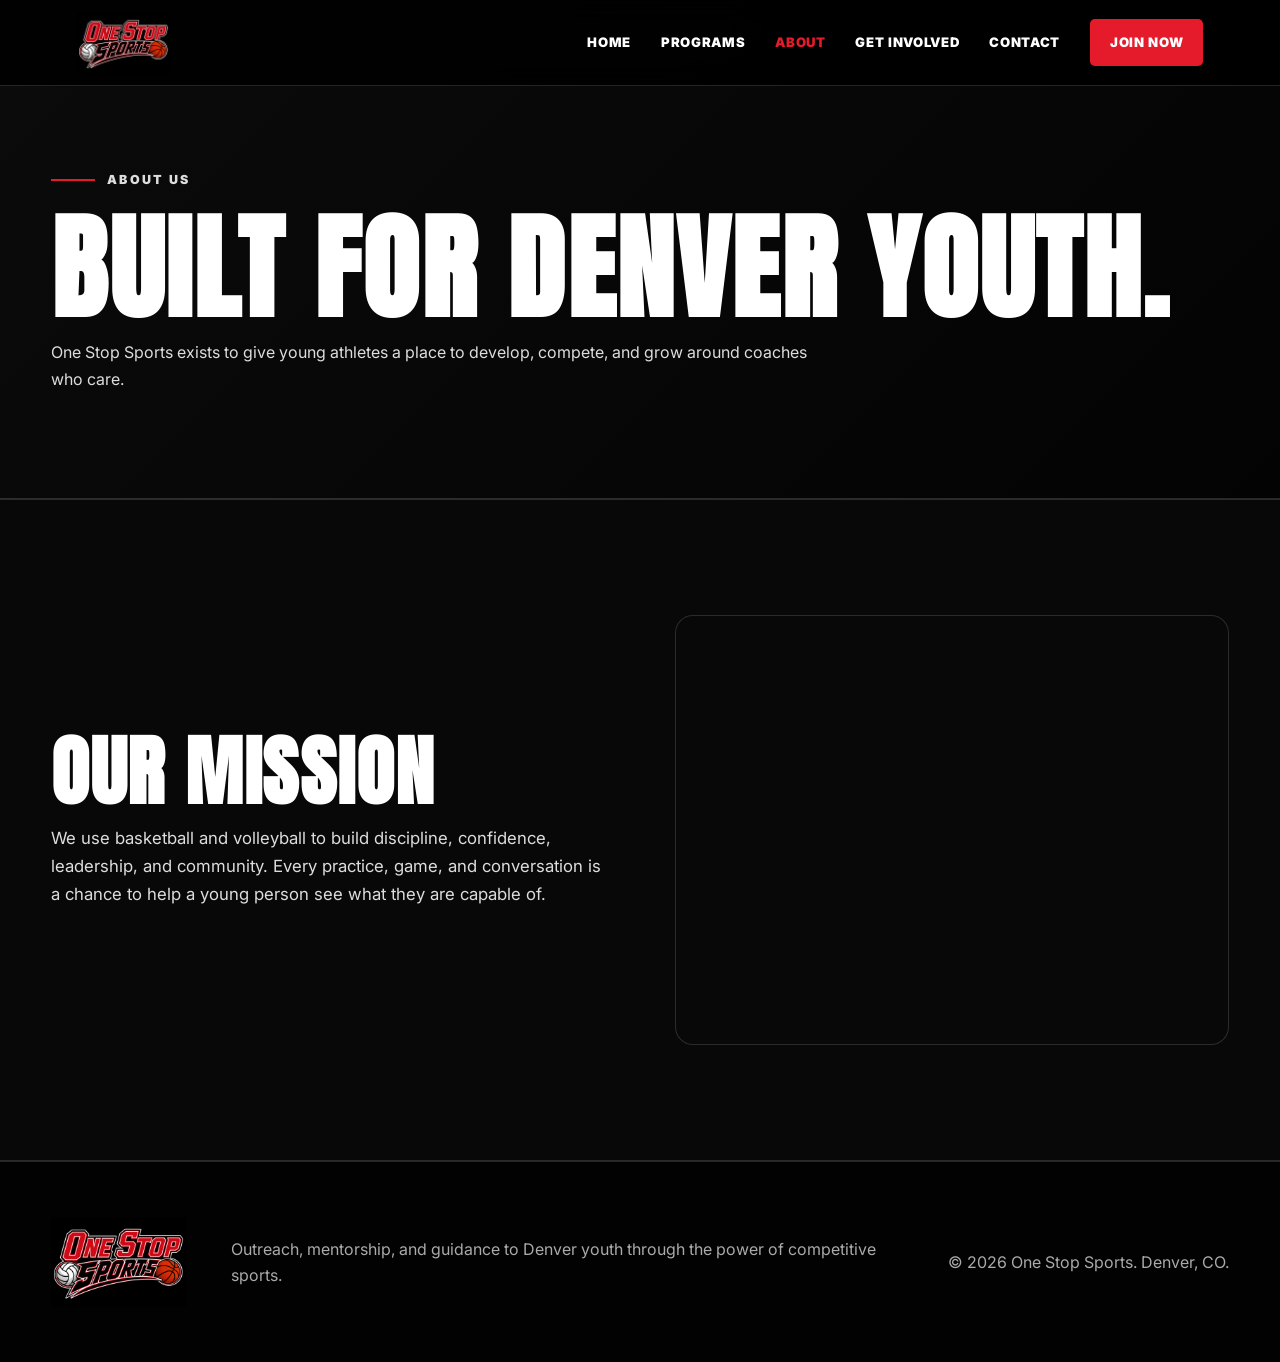
==== about.html @ 50277f52 "Add files via upload Upload new One Stop website" ====
<!doctype html><html lang="en"><head><meta charset="utf-8"><meta name="viewport" content="width=device-width,initial-scale=1"><title>About | One Stop Sports</title><link rel="stylesheet" href="css/styles.css"></head><body>
<header class="header">
  <a class="logo" href="index.html"><img src="assets/logo.png" alt="One Stop Sports logo"></a>
  <button class="menu" aria-label="Open menu">☰</button>
  <nav class="nav"><a class="" href="index.html">Home</a><a class="" href="programs.html">Programs</a><a class="active" href="about.html">About</a><a class="" href="get-involved.html">Get Involved</a><a class="" href="contact.html">Contact</a><a class="join" href="get-involved.html">Join Now</a></nav>
</header>

<main><section class="page-hero"><div class="container"><p class="eyebrow">About Us</p><h1>Built for Denver Youth.</h1><p>One Stop Sports exists to give young athletes a place to develop, compete, and grow around coaches who care.</p></div></section>
<section class="section black-panel"><div class="container split"><div class="reveal"><h2>Our Mission</h2><p>We use basketball and volleyball to build discipline, confidence, leadership, and community. Every practice, game, and conversation is a chance to help a young person see what they are capable of.</p></div><div class="photo reveal"></div></div></section></main>
<footer>
  <div class="container footer-grid">
    <img src="assets/logo.png" alt="One Stop Sports logo">
    <p>Outreach, mentorship, and guidance to Denver youth through the power of competitive sports.</p>
    <p>© 2026 One Stop Sports. Denver, CO.</p>
  </div>
</footer>
<script src="js/main.js"></script>
</body></html>
---- css/styles.css ----
@import url('https://fonts.googleapis.com/css2?family=Anton&family=Inter:wght@400;500;700;800;900&display=swap');

:root{
  --black:#030303;
  --black2:#0b0b0c;
  --panel:#111113;
  --red:#e51b2b;
  --red2:#b80f1c;
  --white:#fff;
  --muted:#c8c8c8;
  --line:rgba(255,255,255,.14);
}
*{box-sizing:border-box}
html{scroll-behavior:smooth}
body{margin:0;background:var(--black);color:var(--white);font-family:Inter,Arial,sans-serif;line-height:1.65}
a{text-decoration:none;color:inherit}
img{max-width:100%;display:block}
.container{width:min(1180px,92%);margin:auto}
.header{position:fixed;top:0;left:0;right:0;z-index:100;height:86px;display:flex;align-items:center;justify-content:space-between;padding:0 6%;background:rgba(0,0,0,.88);border-bottom:1px solid var(--line);backdrop-filter:blur(12px)}
.logo img{height:62px;width:auto}
.nav{display:flex;gap:30px;align-items:center;text-transform:uppercase;font-weight:900;font-size:.82rem;letter-spacing:.05em}
.nav a:hover,.nav a.active{color:var(--red)}
.nav .join{background:var(--red);color:white;padding:13px 20px;border-radius:5px}
.nav .join:hover{background:white;color:black}
.menu{display:none;background:transparent;color:white;border:0;font-size:30px}
.hero{min-height:100vh;position:relative;display:flex;align-items:center;overflow:hidden;background:
linear-gradient(90deg,rgba(0,0,0,.94) 0%,rgba(0,0,0,.72) 42%,rgba(0,0,0,.28) 100%),
url('https://images.unsplash.com/photo-1546519638-68e109498ffc?auto=format&fit=crop&w=2200&q=80') center/cover}
.hero:after{content:"";position:absolute;inset:auto 0 0;height:28%;background:linear-gradient(transparent,#030303)}
.hero-content{position:relative;z-index:1;max-width:850px;padding-top:90px}
.eyebrow{display:flex;align-items:center;gap:12px;color:var(--red);font-weight:900;letter-spacing:.18em;text-transform:uppercase;font-size:.78rem;margin:0 0 22px}
.eyebrow:before{content:"";width:44px;height:2px;background:var(--red)}
h1,h2,h3{font-family:Anton,Impact,sans-serif;text-transform:uppercase;line-height:.96;margin:0;letter-spacing:.02em}
h1{font-size:clamp(4.4rem,9vw,9rem)}
h1 span,h2 span{color:var(--red)}
h2{font-size:clamp(3rem,6vw,5.6rem)}
h3{font-size:2.15rem}
.lead{font-size:1.17rem;color:#eee;max-width:650px;margin:28px 0 34px}
.btns{display:flex;gap:16px;flex-wrap:wrap}
.btn{display:inline-flex;align-items:center;justify-content:center;text-transform:uppercase;font-weight:900;letter-spacing:.04em;padding:16px 24px;border-radius:5px;border:2px solid transparent;min-width:165px;transition:.22s}
.btn.red{background:var(--red);box-shadow:0 18px 42px rgba(229,27,43,.26)}
.btn.red:hover{background:white;color:black;transform:translateY(-3px)}
.btn.dark{border-color:rgba(255,255,255,.45)}
.btn.dark:hover{border-color:var(--red);color:var(--red)}
.stats{padding:70px 0;background:#070707;border-top:1px solid var(--line);border-bottom:1px solid var(--line)}
.stats-grid{display:grid;grid-template-columns:repeat(4,1fr);gap:25px;text-align:center}
.stat strong{display:block;color:var(--red);font-family:Anton;font-size:3.7rem;line-height:1}
.stat span{text-transform:uppercase;letter-spacing:.12em;font-size:.82rem;font-weight:900;color:#ddd}
.section{padding:115px 0}
.section-head{margin-bottom:55px}.section-head p{color:var(--muted);font-size:1.1rem}
.cards{display:grid;grid-template-columns:repeat(2,1fr);gap:30px}
.card{min-height:380px;border-radius:18px;overflow:hidden;position:relative;display:flex;align-items:flex-end;border:1px solid var(--line);background-size:cover;background-position:center;transition:.25s}
.card:hover{transform:translateY(-8px)}
.card:after{content:"";position:absolute;inset:0;background:linear-gradient(180deg,rgba(0,0,0,.15),rgba(0,0,0,.92))}
.card-content{position:relative;z-index:1;padding:38px}
.badge{display:inline-block;background:var(--red);border-radius:5px;padding:7px 14px;font-weight:900;font-size:.78rem;margin-bottom:16px}
.card p{color:#eee}.card a{color:var(--red);font-weight:900;text-transform:uppercase}
.basketball{background-image:url('https://images.unsplash.com/photo-1519861531473-9200262188bf?auto=format&fit=crop&w=1400&q=80')}
.volleyball{background-image:url('https://images.unsplash.com/photo-1612872087720-bb876e2e67d1?auto=format&fit=crop&w=1400&q=80')}
.black-panel{background:#080808;border-top:1px solid var(--line);border-bottom:1px solid var(--line)}
.split{display:grid;grid-template-columns:1fr 1fr;gap:70px;align-items:center}
.split p{color:#ddd;font-size:1.05rem}
.photo{min-height:430px;border-radius:18px;border:1px solid var(--line);background:url('https://images.unsplash.com/photo-1526232761682-d26e03ac148e?auto=format&fit=crop&w=1400&q=80') center/cover}
.grid3{display:grid;grid-template-columns:repeat(3,1fr);gap:22px}
.info{background:linear-gradient(180deg,#121214,#080808);border:1px solid var(--line);border-radius:16px;padding:30px}
.info h3{font-size:1.8rem;color:var(--red)}.info p{color:#d6d6d6}
.cta{text-align:center;padding:125px 0;background:radial-gradient(circle at 50% 50%,rgba(229,27,43,.14),transparent 35%),linear-gradient(135deg,#111,#030303)}
.cta p{max-width:720px;margin:20px auto 36px;color:#ddd;font-size:1.08rem}
.contact-grid{display:grid;grid-template-columns:1.1fr .9fr;gap:42px}
.contact-card{background:#101010;border:1px solid var(--line);border-radius:16px;padding:34px}
.contact-card a{color:var(--red)}
footer{background:#020202;border-top:1px solid var(--line);padding:55px 0;color:#aaa}
.footer-grid{display:grid;grid-template-columns:150px 1fr auto;gap:30px;align-items:center}
footer img{width:135px}
.page-hero{padding:170px 0 90px;background:linear-gradient(135deg,#0b0b0c,#030303);border-bottom:1px solid var(--line)}
.page-hero p{color:#ddd;max-width:760px}
.reveal{opacity:0;transform:translateY(28px);transition:.7s}.reveal.show{opacity:1;transform:none}
@media(max-width:850px){
 .header{height:76px;padding:0 5%}.logo img{height:52px}.menu{display:block}
 .nav{display:none;position:absolute;top:76px;left:0;right:0;background:#050505;border-bottom:1px solid var(--line);padding:24px 6%;flex-direction:column;align-items:flex-start}.nav.open{display:flex}
 h1{font-size:4rem}.hero{min-height:92vh}
 .stats-grid,.cards,.split,.grid3,.contact-grid,.footer-grid{grid-template-columns:1fr}
 .section{padding:82px 0}.footer-grid{text-align:center}footer img{margin:auto}
}
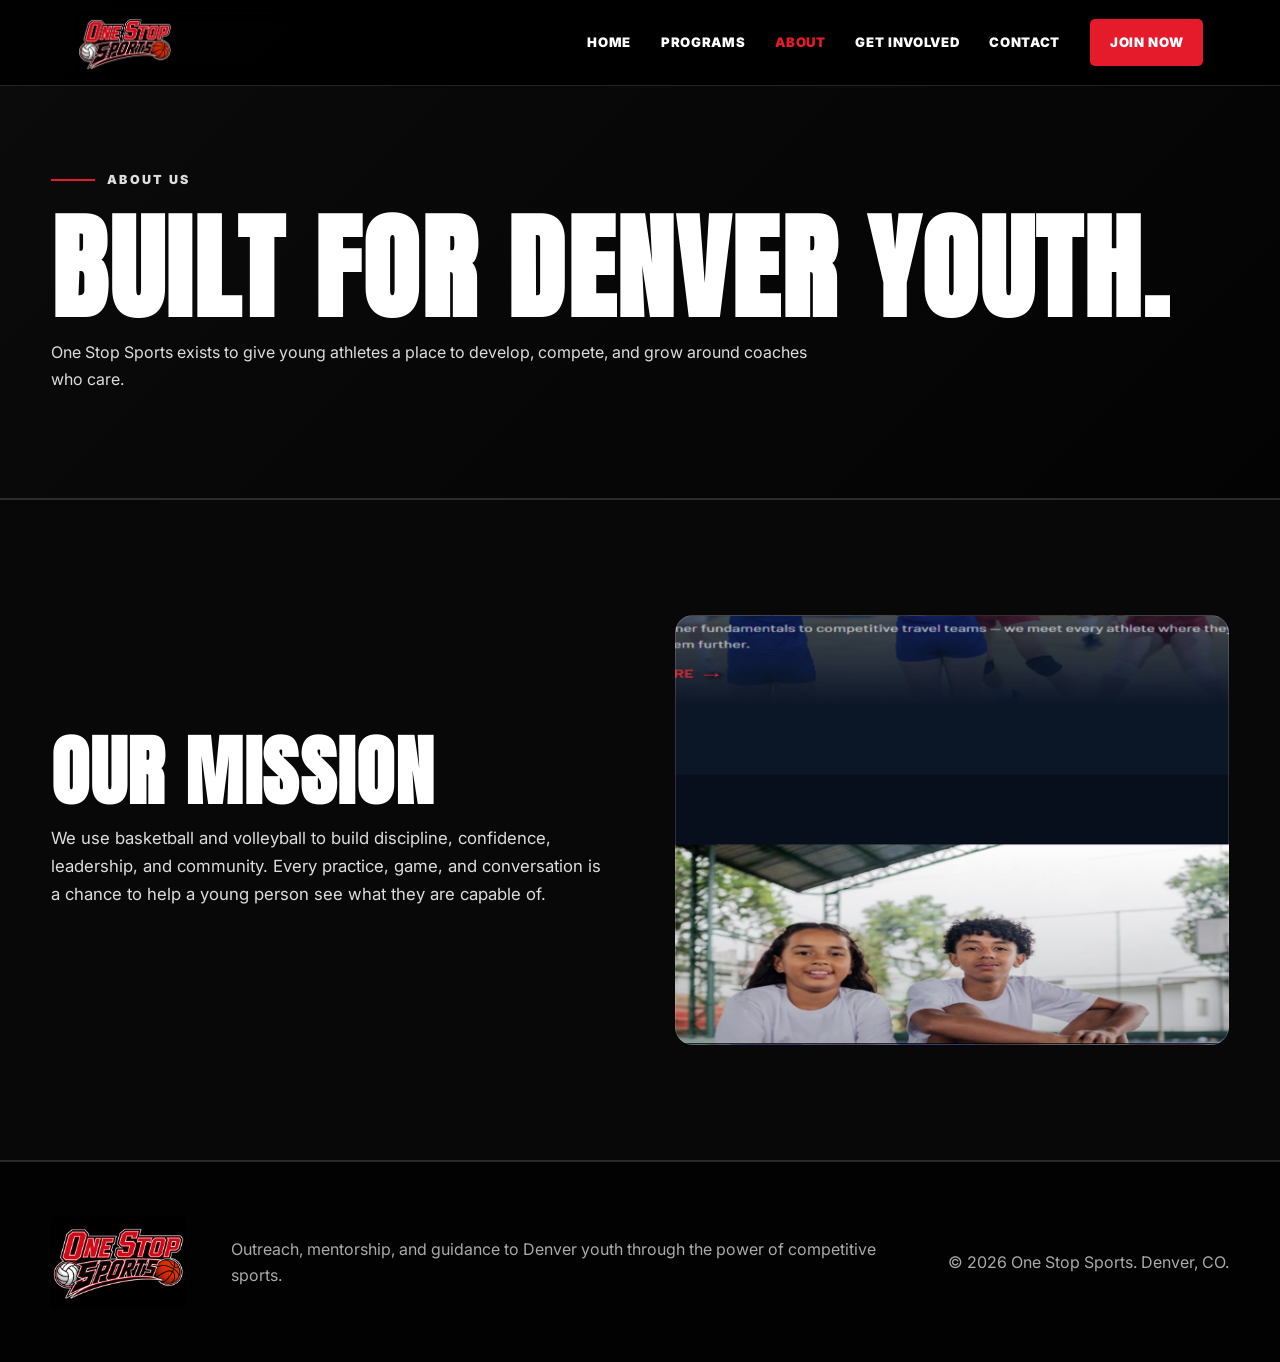
==== commit 6bd8a527: "Add files via upload" ====
--- a/about.html
+++ b/about.html
@@ -1,18 +1,14 @@
-<!doctype html><html lang="en"><head><meta charset="utf-8"><meta name="viewport" content="width=device-width,initial-scale=1"><title>About | One Stop Sports</title><link rel="stylesheet" href="css/styles.css"></head><body>
-<header class="header">
-  <a class="logo" href="index.html"><img src="assets/logo.png" alt="One Stop Sports logo"></a>
+<!doctype html><html lang="en"><head><meta charset="utf-8"><meta name="viewport" content="width=device-width,initial-scale=1"><title>About | One Stop Sports</title><link rel="stylesheet" href="css/styles.css"></head><body><header class="header">
+  <a class="logo" href="index.html"><img src="./assets/logo.png" alt="One Stop Sports logo"></a>
   <button class="menu" aria-label="Open menu">☰</button>
   <nav class="nav"><a class="" href="index.html">Home</a><a class="" href="programs.html">Programs</a><a class="active" href="about.html">About</a><a class="" href="get-involved.html">Get Involved</a><a class="" href="contact.html">Contact</a><a class="join" href="get-involved.html">Join Now</a></nav>
 </header>
-
 <main><section class="page-hero"><div class="container"><p class="eyebrow">About Us</p><h1>Built for Denver Youth.</h1><p>One Stop Sports exists to give young athletes a place to develop, compete, and grow around coaches who care.</p></div></section>
-<section class="section black-panel"><div class="container split"><div class="reveal"><h2>Our Mission</h2><p>We use basketball and volleyball to build discipline, confidence, leadership, and community. Every practice, game, and conversation is a chance to help a young person see what they are capable of.</p></div><div class="photo reveal"></div></div></section></main>
-<footer>
+<section class="section black-panel"><div class="container split"><div class="reveal"><h2>Our Mission</h2><p>We use basketball and volleyball to build discipline, confidence, leadership, and community. Every practice, game, and conversation is a chance to help a young person see what they are capable of.</p></div><div class="photo reveal"></div></div></section></main><footer>
   <div class="container footer-grid">
-    <img src="assets/logo.png" alt="One Stop Sports logo">
+    <img src="./assets/logo.png" alt="One Stop Sports logo">
     <p>Outreach, mentorship, and guidance to Denver youth through the power of competitive sports.</p>
     <p>© 2026 One Stop Sports. Denver, CO.</p>
   </div>
 </footer>
-<script src="js/main.js"></script>
-</body></html>+<script src="js/main.js"></script></body></html>
--- a/css/styles.css
+++ b/css/styles.css
@@ -3,12 +3,10 @@
 
 :root{
   --black:#030303;
-  --black2:#0b0b0c;
-  --panel:#111113;
+  --panel:#0b0b0c;
   --red:#e51b2b;
-  --red2:#b80f1c;
-  --white:#fff;
-  --muted:#c8c8c8;
+  --white:#ffffff;
+  --muted:#cfcfcf;
   --line:rgba(255,255,255,.14);
 }
 *{box-sizing:border-box}
@@ -17,17 +15,17 @@
 a{text-decoration:none;color:inherit}
 img{max-width:100%;display:block}
 .container{width:min(1180px,92%);margin:auto}
-.header{position:fixed;top:0;left:0;right:0;z-index:100;height:86px;display:flex;align-items:center;justify-content:space-between;padding:0 6%;background:rgba(0,0,0,.88);border-bottom:1px solid var(--line);backdrop-filter:blur(12px)}
-.logo img{height:62px;width:auto}
+.header{position:fixed;top:0;left:0;right:0;z-index:100;height:86px;display:flex;align-items:center;justify-content:space-between;padding:0 6%;background:rgba(0,0,0,.9);border-bottom:1px solid var(--line);backdrop-filter:blur(12px)}
+.logo img{height:64px;width:auto;object-fit:contain}
 .nav{display:flex;gap:30px;align-items:center;text-transform:uppercase;font-weight:900;font-size:.82rem;letter-spacing:.05em}
 .nav a:hover,.nav a.active{color:var(--red)}
-.nav .join{background:var(--red);color:white;padding:13px 20px;border-radius:5px}
-.nav .join:hover{background:white;color:black}
-.menu{display:none;background:transparent;color:white;border:0;font-size:30px}
+.nav .join{background:var(--red);padding:13px 20px;border-radius:5px;color:#fff}
+.nav .join:hover{background:#fff;color:#000}
+.menu{display:none;background:transparent;color:#fff;border:0;font-size:30px}
 .hero{min-height:100vh;position:relative;display:flex;align-items:center;overflow:hidden;background:
-linear-gradient(90deg,rgba(0,0,0,.94) 0%,rgba(0,0,0,.72) 42%,rgba(0,0,0,.28) 100%),
-url('https://images.unsplash.com/photo-1546519638-68e109498ffc?auto=format&fit=crop&w=2200&q=80') center/cover}
-.hero:after{content:"";position:absolute;inset:auto 0 0;height:28%;background:linear-gradient(transparent,#030303)}
+linear-gradient(90deg,rgba(0,0,0,.96) 0%,rgba(0,0,0,.75) 40%,rgba(0,0,0,.35) 100%),
+url('../assets/hero.jpg') center/cover}
+.hero:after{content:"";position:absolute;left:0;right:0;bottom:0;height:28%;background:linear-gradient(transparent,#030303)}
 .hero-content{position:relative;z-index:1;max-width:850px;padding-top:90px}
 .eyebrow{display:flex;align-items:center;gap:12px;color:var(--red);font-weight:900;letter-spacing:.18em;text-transform:uppercase;font-size:.78rem;margin:0 0 22px}
 .eyebrow:before{content:"";width:44px;height:2px;background:var(--red)}
@@ -52,16 +50,16 @@
 .cards{display:grid;grid-template-columns:repeat(2,1fr);gap:30px}
 .card{min-height:380px;border-radius:18px;overflow:hidden;position:relative;display:flex;align-items:flex-end;border:1px solid var(--line);background-size:cover;background-position:center;transition:.25s}
 .card:hover{transform:translateY(-8px)}
-.card:after{content:"";position:absolute;inset:0;background:linear-gradient(180deg,rgba(0,0,0,.15),rgba(0,0,0,.92))}
+.card:after{content:"";position:absolute;inset:0;background:linear-gradient(180deg,rgba(0,0,0,.08),rgba(0,0,0,.9))}
 .card-content{position:relative;z-index:1;padding:38px}
 .badge{display:inline-block;background:var(--red);border-radius:5px;padding:7px 14px;font-weight:900;font-size:.78rem;margin-bottom:16px}
 .card p{color:#eee}.card a{color:var(--red);font-weight:900;text-transform:uppercase}
-.basketball{background-image:url('https://images.unsplash.com/photo-1519861531473-9200262188bf?auto=format&fit=crop&w=1400&q=80')}
-.volleyball{background-image:url('https://images.unsplash.com/photo-1612872087720-bb876e2e67d1?auto=format&fit=crop&w=1400&q=80')}
+.basketball{background-image:url('../assets/basketball.jpg')}
+.volleyball{background-image:url('../assets/volleyball.jpg')}
 .black-panel{background:#080808;border-top:1px solid var(--line);border-bottom:1px solid var(--line)}
 .split{display:grid;grid-template-columns:1fr 1fr;gap:70px;align-items:center}
 .split p{color:#ddd;font-size:1.05rem}
-.photo{min-height:430px;border-radius:18px;border:1px solid var(--line);background:url('https://images.unsplash.com/photo-1526232761682-d26e03ac148e?auto=format&fit=crop&w=1400&q=80') center/cover}
+.photo{min-height:430px;border-radius:18px;border:1px solid var(--line);background:url('../assets/about.jpg') center/cover}
 .grid3{display:grid;grid-template-columns:repeat(3,1fr);gap:22px}
 .info{background:linear-gradient(180deg,#121214,#080808);border:1px solid var(--line);border-radius:16px;padding:30px}
 .info h3{font-size:1.8rem;color:var(--red)}.info p{color:#d6d6d6}
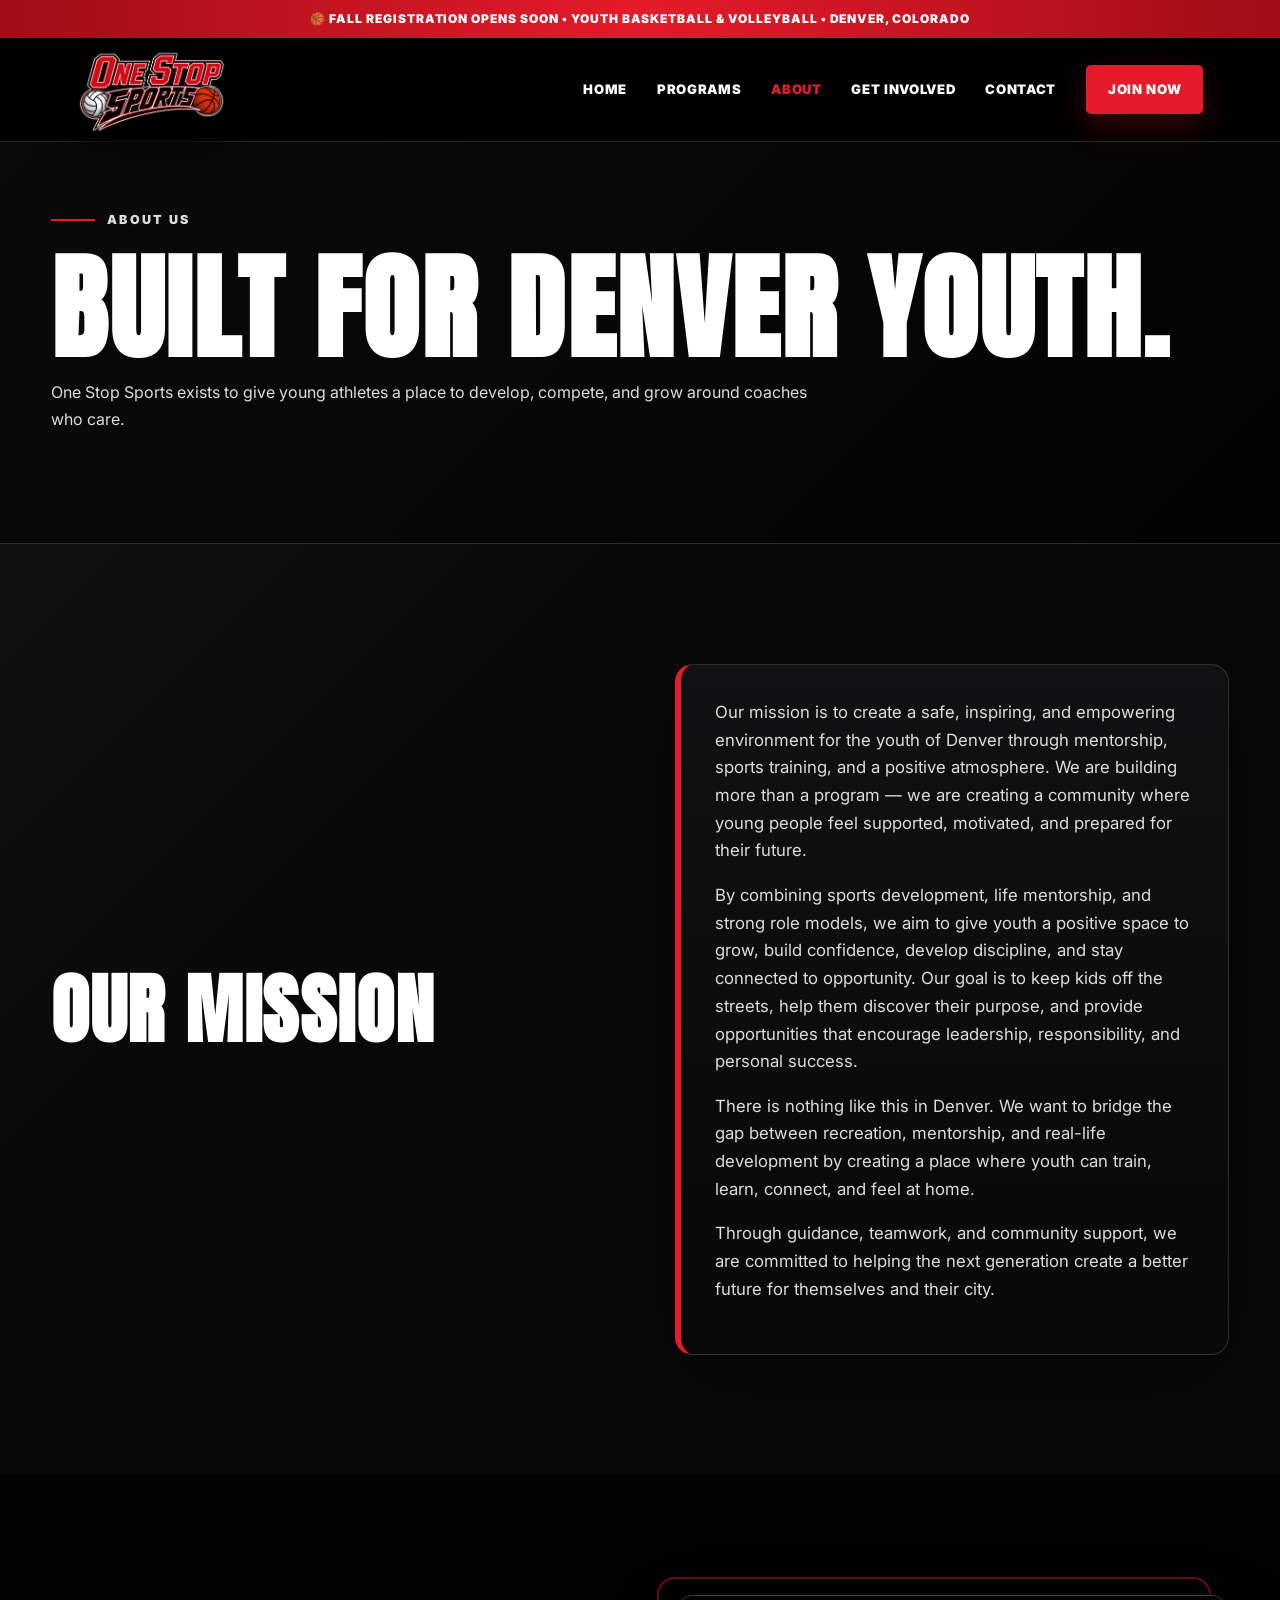
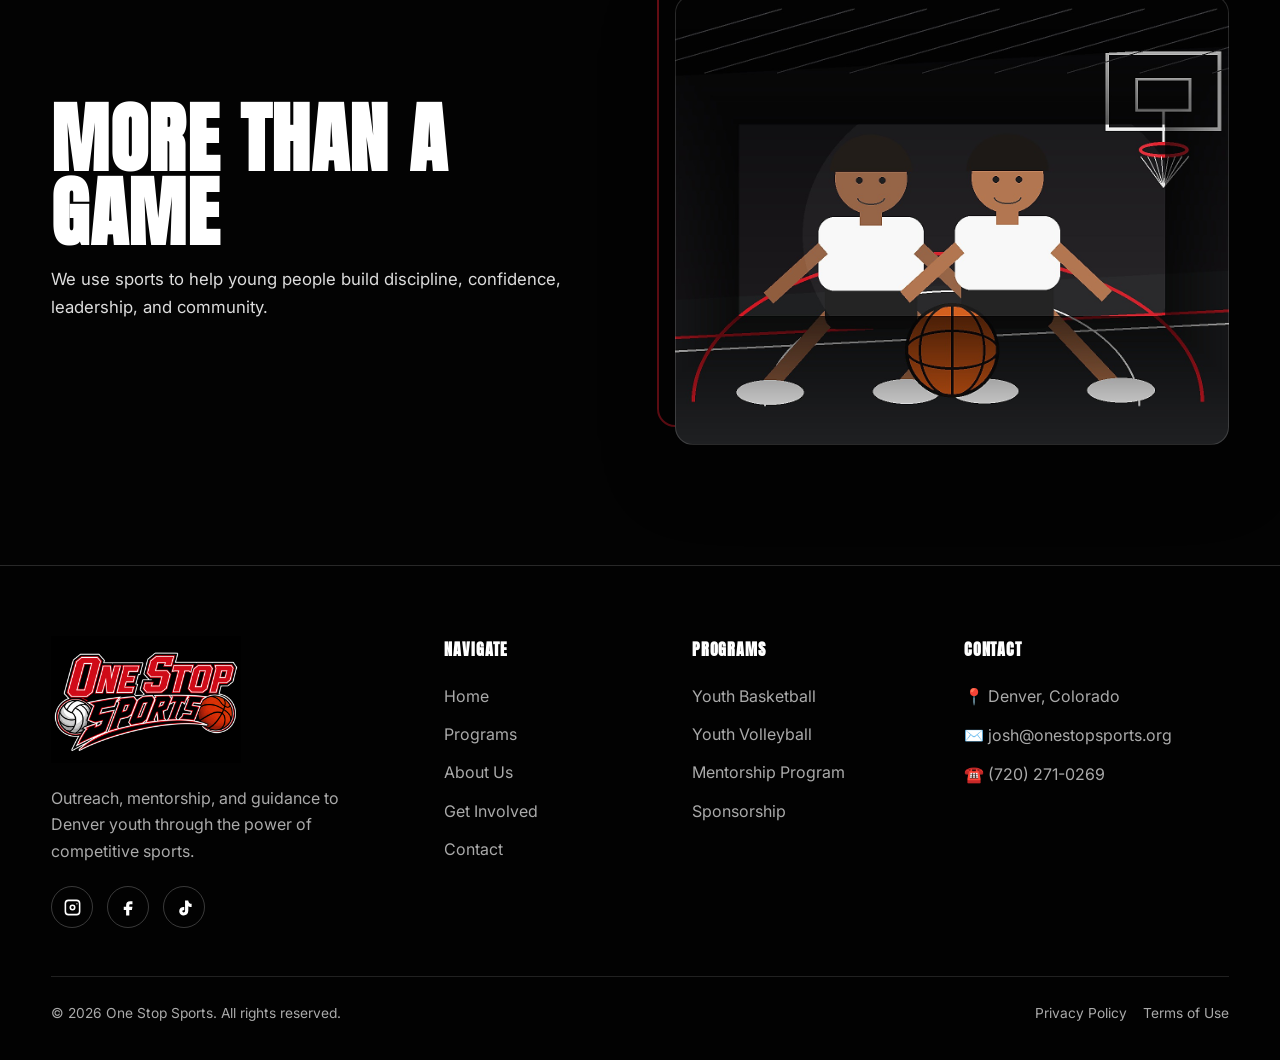
==== commit 7d8856ba: "Add files via upload" ====
--- a/about.html
+++ b/about.html
@@ -1,14 +1,2 @@
-<!doctype html><html lang="en"><head><meta charset="utf-8"><meta name="viewport" content="width=device-width,initial-scale=1"><title>About | One Stop Sports</title><link rel="stylesheet" href="css/styles.css"></head><body><header class="header">
-  <a class="logo" href="index.html"><img src="./assets/logo.png" alt="One Stop Sports logo"></a>
-  <button class="menu" aria-label="Open menu">☰</button>
-  <nav class="nav"><a class="" href="index.html">Home</a><a class="" href="programs.html">Programs</a><a class="active" href="about.html">About</a><a class="" href="get-involved.html">Get Involved</a><a class="" href="contact.html">Contact</a><a class="join" href="get-involved.html">Join Now</a></nav>
-</header>
-<main><section class="page-hero"><div class="container"><p class="eyebrow">About Us</p><h1>Built for Denver Youth.</h1><p>One Stop Sports exists to give young athletes a place to develop, compete, and grow around coaches who care.</p></div></section>
-<section class="section black-panel"><div class="container split"><div class="reveal"><h2>Our Mission</h2><p>We use basketball and volleyball to build discipline, confidence, leadership, and community. Every practice, game, and conversation is a chance to help a young person see what they are capable of.</p></div><div class="photo reveal"></div></div></section></main><footer>
-  <div class="container footer-grid">
-    <img src="./assets/logo.png" alt="One Stop Sports logo">
-    <p>Outreach, mentorship, and guidance to Denver youth through the power of competitive sports.</p>
-    <p>© 2026 One Stop Sports. Denver, CO.</p>
-  </div>
-</footer>
-<script src="js/main.js"></script></body></html>+<!doctype html><html lang="en"><head><meta charset="utf-8"><meta name="viewport" content="width=device-width,initial-scale=1"><title>About | One Stop Sports</title><link rel="stylesheet" href="css/styles.css"></head><body><div class="announce">🏀 Fall registration opens soon • Youth basketball & volleyball • Denver, Colorado</div>
+<header class="header"><a class="logo" href="index.html"><img src="./assets/logo.png" alt="One Stop Sports logo"></a><button class="menu" aria-label="Open menu">☰</button><nav class="nav"><a class="" href="index.html">Home</a><a class="" href="programs.html">Programs</a><a class="active" href="about.html">About</a><a class="" href="get-involved.html">Get Involved</a><a class="" href="contact.html">Contact</a><a class="join" href="get-involved.html">Join Now</a></nav></header><main><section class="page-hero"><div class="container"><p class="eyebrow">About Us</p><h1>Built for Denver Youth.</h1><p>One Stop Sports exists to give young athletes a place to develop, compete, and grow around coaches who care.</p></div></section><section class="section alt"><div class="container split"><div class="reveal"><h2>Our Mission</h2></div><div class="mission-box reveal"><p>Our mission is to create a safe, inspiring, and empowering environment for the youth of Denver through mentorship, sports training, and a positive atmosphere. We are building more than a program — we are creating a community where young people feel supported, motivated, and prepared for their future.</p><p>By combining sports development, life mentorship, and strong role models, we aim to give youth a positive space to grow, build confidence, develop discipline, and stay connected to opportunity. Our goal is to keep kids off the streets, help them discover their purpose, and provide opportunities that encourage leadership, responsibility, and personal success.</p><p>There is nothing like this in Denver. We want to bridge the gap between recreation, mentorship, and real-life development by creating a place where youth can train, learn, connect, and feel at home.</p><p>Through guidance, teamwork, and community support, we are committed to helping the next generation create a better future for themselves and their city.</p></div></div></section><section class="section"><div class="container split"><div class="reveal"><h2>More Than A Game</h2><p>We use sports to help young people build discipline, confidence, leadership, and community.</p></div><div class="photo-wrap reveal"><div class="photo"></div></div></div></section></main><footer><div class="container"><div class="footer-top"><div><img class="footer-logo" src="./assets/logo.png" alt="One Stop Sports logo"><p>Outreach, mentorship, and guidance to Denver youth through the power of competitive sports.</p><div class="socials"><a href="#" aria-label="Instagram"><svg viewBox="0 0 24 24"><path d="M7 2h10a5 5 0 0 1 5 5v10a5 5 0 0 1-5 5H7a5 5 0 0 1-5-5V7a5 5 0 0 1 5-5zm0 2a3 3 0 0 0-3 3v10a3 3 0 0 0 3 3h10a3 3 0 0 0 3-3V7a3 3 0 0 0-3-3H7zm5 4.2A3.8 3.8 0 1 1 12 15.8 3.8 3.8 0 0 1 12 8.2zm0 2A1.8 1.8 0 1 0 12 13.8 1.8 1.8 0 0 0 12 10.2zM17.6 6.5a.9.9 0 1 1-.9.9.9.9 0 0 1 .9-.9z"/></svg></a><a href="#" aria-label="Facebook"><svg viewBox="0 0 24 24"><path d="M14 8h3V4h-3c-3.3 0-5 2-5 5v2H6v4h3v7h4v-7h3.3l.7-4h-4V9c0-.7.3-1 1-1z"/></svg></a><a href="#" aria-label="TikTok"><svg viewBox="0 0 24 24"><path d="M16.7 3c.4 2.6 1.9 4.1 4.3 4.4v4.1a8.6 8.6 0 0 1-4.2-1.1v5.8c0 3.7-2.5 5.8-5.8 5.8-3.1 0-5.7-2.1-5.7-5.3 0-3.6 3-5.6 6.4-5.2v4.1c-1.3-.4-2.4.2-2.4 1.2 0 .9.7 1.4 1.6 1.4 1 0 1.8-.5 1.8-2.1V3h4z"/></svg></a></div></div><div><h4 class="footer-title">Navigate</h4><div class="footer-links"><a href="index.html">Home</a><a href="programs.html">Programs</a><a href="about.html">About Us</a><a href="get-involved.html">Get Involved</a><a href="contact.html">Contact</a></div></div><div><h4 class="footer-title">Programs</h4><div class="footer-links"><a href="programs.html">Youth Basketball</a><a href="programs.html">Youth Volleyball</a><a href="programs.html">Mentorship Program</a><a href="get-involved.html">Sponsorship</a></div></div><div class="footer-contact"><h4 class="footer-title">Contact</h4><p>📍 Denver, Colorado</p><p>✉️ <a href="mailto:josh@onestopsports.org">josh@onestopsports.org</a></p><p>☎️ <a href="tel:7202710269">(720) 271-0269</a></p></div></div><div class="footer-bottom"><span>© 2026 One Stop Sports. All rights reserved.</span><span>Privacy Policy &nbsp;&nbsp; Terms of Use</span></div></div></footer><script src="js/main.js"></script></body></html>
--- a/css/styles.css
+++ b/css/styles.css
@@ -1,83 +1,21 @@
 
 @import url('https://fonts.googleapis.com/css2?family=Anton&family=Inter:wght@400;500;700;800;900&display=swap');
-
-:root{
-  --black:#030303;
-  --panel:#0b0b0c;
-  --red:#e51b2b;
-  --white:#ffffff;
-  --muted:#cfcfcf;
-  --line:rgba(255,255,255,.14);
-}
-*{box-sizing:border-box}
-html{scroll-behavior:smooth}
-body{margin:0;background:var(--black);color:var(--white);font-family:Inter,Arial,sans-serif;line-height:1.65}
-a{text-decoration:none;color:inherit}
-img{max-width:100%;display:block}
-.container{width:min(1180px,92%);margin:auto}
-.header{position:fixed;top:0;left:0;right:0;z-index:100;height:86px;display:flex;align-items:center;justify-content:space-between;padding:0 6%;background:rgba(0,0,0,.9);border-bottom:1px solid var(--line);backdrop-filter:blur(12px)}
-.logo img{height:64px;width:auto;object-fit:contain}
-.nav{display:flex;gap:30px;align-items:center;text-transform:uppercase;font-weight:900;font-size:.82rem;letter-spacing:.05em}
-.nav a:hover,.nav a.active{color:var(--red)}
-.nav .join{background:var(--red);padding:13px 20px;border-radius:5px;color:#fff}
-.nav .join:hover{background:#fff;color:#000}
-.menu{display:none;background:transparent;color:#fff;border:0;font-size:30px}
-.hero{min-height:100vh;position:relative;display:flex;align-items:center;overflow:hidden;background:
-linear-gradient(90deg,rgba(0,0,0,.96) 0%,rgba(0,0,0,.75) 40%,rgba(0,0,0,.35) 100%),
-url('../assets/hero.jpg') center/cover}
-.hero:after{content:"";position:absolute;left:0;right:0;bottom:0;height:28%;background:linear-gradient(transparent,#030303)}
-.hero-content{position:relative;z-index:1;max-width:850px;padding-top:90px}
-.eyebrow{display:flex;align-items:center;gap:12px;color:var(--red);font-weight:900;letter-spacing:.18em;text-transform:uppercase;font-size:.78rem;margin:0 0 22px}
-.eyebrow:before{content:"";width:44px;height:2px;background:var(--red)}
-h1,h2,h3{font-family:Anton,Impact,sans-serif;text-transform:uppercase;line-height:.96;margin:0;letter-spacing:.02em}
-h1{font-size:clamp(4.4rem,9vw,9rem)}
-h1 span,h2 span{color:var(--red)}
-h2{font-size:clamp(3rem,6vw,5.6rem)}
-h3{font-size:2.15rem}
-.lead{font-size:1.17rem;color:#eee;max-width:650px;margin:28px 0 34px}
-.btns{display:flex;gap:16px;flex-wrap:wrap}
-.btn{display:inline-flex;align-items:center;justify-content:center;text-transform:uppercase;font-weight:900;letter-spacing:.04em;padding:16px 24px;border-radius:5px;border:2px solid transparent;min-width:165px;transition:.22s}
-.btn.red{background:var(--red);box-shadow:0 18px 42px rgba(229,27,43,.26)}
-.btn.red:hover{background:white;color:black;transform:translateY(-3px)}
-.btn.dark{border-color:rgba(255,255,255,.45)}
-.btn.dark:hover{border-color:var(--red);color:var(--red)}
-.stats{padding:70px 0;background:#070707;border-top:1px solid var(--line);border-bottom:1px solid var(--line)}
-.stats-grid{display:grid;grid-template-columns:repeat(4,1fr);gap:25px;text-align:center}
-.stat strong{display:block;color:var(--red);font-family:Anton;font-size:3.7rem;line-height:1}
-.stat span{text-transform:uppercase;letter-spacing:.12em;font-size:.82rem;font-weight:900;color:#ddd}
-.section{padding:115px 0}
-.section-head{margin-bottom:55px}.section-head p{color:var(--muted);font-size:1.1rem}
-.cards{display:grid;grid-template-columns:repeat(2,1fr);gap:30px}
-.card{min-height:380px;border-radius:18px;overflow:hidden;position:relative;display:flex;align-items:flex-end;border:1px solid var(--line);background-size:cover;background-position:center;transition:.25s}
-.card:hover{transform:translateY(-8px)}
-.card:after{content:"";position:absolute;inset:0;background:linear-gradient(180deg,rgba(0,0,0,.08),rgba(0,0,0,.9))}
-.card-content{position:relative;z-index:1;padding:38px}
-.badge{display:inline-block;background:var(--red);border-radius:5px;padding:7px 14px;font-weight:900;font-size:.78rem;margin-bottom:16px}
-.card p{color:#eee}.card a{color:var(--red);font-weight:900;text-transform:uppercase}
-.basketball{background-image:url('../assets/basketball.jpg')}
-.volleyball{background-image:url('../assets/volleyball.jpg')}
-.black-panel{background:#080808;border-top:1px solid var(--line);border-bottom:1px solid var(--line)}
-.split{display:grid;grid-template-columns:1fr 1fr;gap:70px;align-items:center}
-.split p{color:#ddd;font-size:1.05rem}
-.photo{min-height:430px;border-radius:18px;border:1px solid var(--line);background:url('../assets/about.jpg') center/cover}
-.grid3{display:grid;grid-template-columns:repeat(3,1fr);gap:22px}
-.info{background:linear-gradient(180deg,#121214,#080808);border:1px solid var(--line);border-radius:16px;padding:30px}
-.info h3{font-size:1.8rem;color:var(--red)}.info p{color:#d6d6d6}
-.cta{text-align:center;padding:125px 0;background:radial-gradient(circle at 50% 50%,rgba(229,27,43,.14),transparent 35%),linear-gradient(135deg,#111,#030303)}
-.cta p{max-width:720px;margin:20px auto 36px;color:#ddd;font-size:1.08rem}
-.contact-grid{display:grid;grid-template-columns:1.1fr .9fr;gap:42px}
-.contact-card{background:#101010;border:1px solid var(--line);border-radius:16px;padding:34px}
-.contact-card a{color:var(--red)}
-footer{background:#020202;border-top:1px solid var(--line);padding:55px 0;color:#aaa}
-.footer-grid{display:grid;grid-template-columns:150px 1fr auto;gap:30px;align-items:center}
-footer img{width:135px}
-.page-hero{padding:170px 0 90px;background:linear-gradient(135deg,#0b0b0c,#030303);border-bottom:1px solid var(--line)}
-.page-hero p{color:#ddd;max-width:760px}
-.reveal{opacity:0;transform:translateY(28px);transition:.7s}.reveal.show{opacity:1;transform:none}
-@media(max-width:850px){
- .header{height:76px;padding:0 5%}.logo img{height:52px}.menu{display:block}
- .nav{display:none;position:absolute;top:76px;left:0;right:0;background:#050505;border-bottom:1px solid var(--line);padding:24px 6%;flex-direction:column;align-items:flex-start}.nav.open{display:flex}
- h1{font-size:4rem}.hero{min-height:92vh}
- .stats-grid,.cards,.split,.grid3,.contact-grid,.footer-grid{grid-template-columns:1fr}
- .section{padding:82px 0}.footer-grid{text-align:center}footer img{margin:auto}
-}
+:root{--black:#030303;--deep:#070707;--panel:#101011;--red:#e51b2b;--red-dark:#9f0d17;--white:#fff;--muted:#cfcfcf;--line:rgba(255,255,255,.15)}
+*{box-sizing:border-box}html{scroll-behavior:smooth}body{margin:0;background:var(--black);color:var(--white);font-family:Inter,Arial,sans-serif;line-height:1.65}a{text-decoration:none;color:inherit}img{max-width:100%;display:block}.container{width:min(1180px,92%);margin:auto}
+.announce{position:fixed;top:0;left:0;right:0;z-index:120;height:38px;background:linear-gradient(90deg,var(--red-dark),var(--red),var(--red-dark));color:#fff;display:flex;align-items:center;justify-content:center;font-weight:900;text-transform:uppercase;font-size:.75rem;letter-spacing:.08em}
+.header{position:fixed;top:38px;left:0;right:0;z-index:100;min-height:104px;display:flex;align-items:center;justify-content:space-between;padding:0 6%;background:rgba(0,0,0,.90);border-bottom:1px solid var(--line);backdrop-filter:blur(14px)}
+.logo img{height:100px;width:auto;object-fit:contain;filter:drop-shadow(0 8px 18px rgba(0,0,0,.75))}.nav{display:flex;gap:30px;align-items:center;text-transform:uppercase;font-weight:900;font-size:.82rem;letter-spacing:.05em}.nav a:hover,.nav a.active{color:var(--red)}.nav .join{background:var(--red);padding:14px 22px;border-radius:5px;color:#fff;box-shadow:0 12px 30px rgba(229,27,43,.25)}.nav .join:hover{background:#fff;color:#000}.menu{display:none;background:transparent;color:#fff;border:0;font-size:32px}
+.hero{min-height:100vh;position:relative;display:flex;align-items:center;overflow:hidden;background:linear-gradient(90deg,rgba(0,0,0,.96) 0%,rgba(0,0,0,.74) 43%,rgba(0,0,0,.30) 100%),url('../assets/hero.jpg') center/cover;padding-top:142px}.hero:after{content:"";position:absolute;left:0;right:0;bottom:0;height:34%;background:linear-gradient(transparent,#030303)}.hero:before{content:"";position:absolute;inset:0;background:radial-gradient(circle at 72% 38%,rgba(229,27,43,.18),transparent 30%)}.hero-content{position:relative;z-index:1;max-width:895px}
+.eyebrow{display:flex;align-items:center;gap:12px;color:var(--red);font-weight:900;letter-spacing:.18em;text-transform:uppercase;font-size:.78rem;margin:0 0 22px}.eyebrow:before{content:"";width:44px;height:2px;background:var(--red)}h1,h2,h3{font-family:Anton,Impact,sans-serif;text-transform:uppercase;line-height:.96;margin:0;letter-spacing:.02em}h1{font-size:clamp(4.2rem,9vw,9rem)}h1 span,h2 span{color:var(--red)}h2{font-size:clamp(3rem,6vw,5.6rem)}h3{font-size:2.15rem}.lead{font-size:1.17rem;color:#eee;max-width:680px;margin:28px 0 34px}
+.btns{display:flex;gap:16px;flex-wrap:wrap}.btn{display:inline-flex;align-items:center;justify-content:center;text-transform:uppercase;font-weight:900;letter-spacing:.04em;padding:16px 24px;border-radius:5px;border:2px solid transparent;min-width:165px;transition:.22s}.btn.red{background:var(--red);box-shadow:0 18px 42px rgba(229,27,43,.30)}.btn.red:hover{background:white;color:black;transform:translateY(-3px)}.btn.dark{border-color:rgba(255,255,255,.45)}.btn.dark:hover{border-color:var(--red);color:var(--red)}
+.depth-band{position:relative;padding:72px 0;background:linear-gradient(180deg,#070707,#0c0c0d);border-top:1px solid var(--line);border-bottom:1px solid var(--line)}.depth-band:before{content:"";position:absolute;left:0;top:0;width:35%;height:100%;background:linear-gradient(135deg,rgba(229,27,43,.16),transparent 65%);clip-path:polygon(0 0,100% 0,72% 100%,0 100%)}.stats-grid{position:relative;display:grid;grid-template-columns:repeat(4,1fr);gap:25px;text-align:center}.stat strong{display:block;color:var(--red);font-family:Anton;font-size:3.7rem;line-height:1}.stat span{text-transform:uppercase;letter-spacing:.12em;font-size:.82rem;font-weight:900;color:#ddd}
+.section{position:relative;padding:120px 0}.section.alt{background:#080808}.section.alt:before{content:"";position:absolute;inset:0;background:linear-gradient(135deg,rgba(255,255,255,.035),transparent 38%);pointer-events:none}.section-divider{height:1px;background:linear-gradient(90deg,transparent,rgba(229,27,43,.85),rgba(255,255,255,.18),transparent)}.section-head{margin-bottom:55px}.section-head p{color:var(--muted);font-size:1.1rem}
+.mission-box{background:linear-gradient(180deg,#111113,#080808);border:1px solid var(--line);border-left:6px solid var(--red);border-radius:18px;padding:34px;box-shadow:0 25px 80px rgba(0,0,0,.35)}.mission-box p{color:#e6e6e6;margin-top:0}
+.values{display:grid;grid-template-columns:repeat(3,1fr);gap:22px}.value{background:linear-gradient(180deg,#131315,#080808);border:1px solid var(--line);border-radius:16px;padding:30px;box-shadow:0 18px 50px rgba(0,0,0,.32);transition:.22s}.value:hover{transform:translateY(-6px);border-color:rgba(229,27,43,.6)}.value .icon{font-size:2rem;margin-bottom:18px}.value h3{font-size:1.7rem;color:var(--red)}.value p{color:#d6d6d6}
+.cards{display:grid;grid-template-columns:repeat(2,1fr);gap:30px}.card{min-height:390px;border-radius:18px;overflow:hidden;position:relative;display:flex;align-items:flex-end;border:1px solid var(--line);background-size:cover;background-position:center;transition:.25s;box-shadow:0 24px 70px rgba(0,0,0,.35)}.card:hover{transform:translateY(-8px)}.card:after{content:"";position:absolute;inset:0;background:linear-gradient(180deg,rgba(0,0,0,.05),rgba(0,0,0,.90))}.card-content{position:relative;z-index:1;padding:40px}.badge{display:inline-block;background:var(--red);border-radius:5px;padding:7px 14px;font-weight:900;font-size:.78rem;margin-bottom:16px}.card p{color:#eee}.card a{color:var(--red);font-weight:900;text-transform:uppercase}.basketball{background-image:url('../assets/basketball.jpg')}.volleyball{background-image:url('../assets/volleyball.jpg')}
+.split{display:grid;grid-template-columns:1fr 1fr;gap:70px;align-items:center}.split p{color:#ddd;font-size:1.05rem}.photo{min-height:450px;border-radius:18px;border:1px solid var(--line);background:url('../assets/mentorship-youth.jpg') center/cover;box-shadow:0 24px 70px rgba(0,0,0,.42)}.photo-wrap{position:relative}.photo-wrap:before{content:"";position:absolute;inset:-18px 18px 18px -18px;border:2px solid rgba(229,27,43,.45);border-radius:18px;z-index:-1}.grid4{display:grid;grid-template-columns:repeat(4,1fr);gap:20px}.info{background:linear-gradient(180deg,#131315,#080808);border:1px solid var(--line);border-radius:16px;padding:28px;box-shadow:0 18px 50px rgba(0,0,0,.32)}.info h3{font-size:1.5rem;color:var(--red)}.info p{color:#d6d6d6}
+.gallery{display:grid;grid-template-columns:1.25fr .75fr 1fr;gap:16px}.gallery div{min-height:240px;background-size:cover;background-position:center;border-radius:16px;border:1px solid var(--line);box-shadow:0 20px 55px rgba(0,0,0,.35)}.gallery div:nth-child(1){background-image:url('../assets/gallery-1.jpg');grid-row:span 2;min-height:500px}.gallery div:nth-child(2){background-image:url('../assets/gallery-2.jpg')}.gallery div:nth-child(3){background-image:url('../assets/gallery-3.jpg')}.gallery div:nth-child(4){background-image:url('../assets/gallery-4.jpg');grid-column:span 2}
+.cta{text-align:center;padding:130px 0;background:radial-gradient(circle at 50% 50%,rgba(229,27,43,.14),transparent 35%),linear-gradient(135deg,#111,#030303)}.cta p{max-width:720px;margin:20px auto 36px;color:#ddd;font-size:1.08rem}.contact-grid{display:grid;grid-template-columns:1.1fr .9fr;gap:42px}.contact-card{background:#101010;border:1px solid var(--line);border-radius:16px;padding:34px}.contact-card a{color:var(--red)}
+footer{background:#020202;border-top:1px solid var(--line);padding:70px 0 35px;color:#aaa}.footer-top{display:grid;grid-template-columns:1.4fr .8fr .9fr 1.1fr;gap:55px;align-items:start}.footer-logo{width:190px;margin-bottom:22px}.footer-title{font-family:Anton;text-transform:uppercase;color:#fff;letter-spacing:.06em;margin:0 0 20px}.footer-links{display:grid;gap:12px}.footer-links a:hover{color:var(--red)}.socials{display:flex;gap:14px;margin-top:22px}.socials a{width:42px;height:42px;border:1px solid rgba(255,255,255,.22);border-radius:50%;display:grid;place-items:center;color:#fff;transition:.2s}.socials a:hover{background:var(--red);border-color:var(--red);transform:translateY(-3px)}.socials svg{width:19px;height:19px;fill:currentColor}.footer-contact p{margin:0 0 13px}.footer-bottom{border-top:1px solid rgba(255,255,255,.12);margin-top:48px;padding-top:25px;display:flex;justify-content:space-between;gap:20px;flex-wrap:wrap;font-size:.86rem}
+.page-hero{padding:210px 0 95px;background:linear-gradient(135deg,#0b0b0c,#030303);border-bottom:1px solid var(--line)}.page-hero p{color:#ddd;max-width:760px}.reveal{opacity:0;transform:translateY(28px);transition:.7s}.reveal.show{opacity:1;transform:none}
+@media(max-width:950px){.announce{font-size:.63rem;padding:0 10px;text-align:center}.header{top:38px;height:90px;min-height:90px;padding:0 5%}.logo img{height:82px}.menu{display:block}.nav{display:none;position:absolute;top:90px;left:0;right:0;background:#050505;border-bottom:1px solid var(--line);padding:24px 6%;flex-direction:column;align-items:flex-start}.nav.open{display:flex}h1{font-size:4rem}.hero{min-height:92vh;padding-top:128px}.hero-content{padding-top:30px}.stats-grid,.cards,.split,.values,.grid4,.contact-grid,.footer-top,.gallery{grid-template-columns:1fr}.gallery div:nth-child(1),.gallery div:nth-child(4){grid-row:auto;grid-column:auto;min-height:260px}.section{padding:86px 0}.footer-top{gap:32px}.footer-logo{width:170px}}
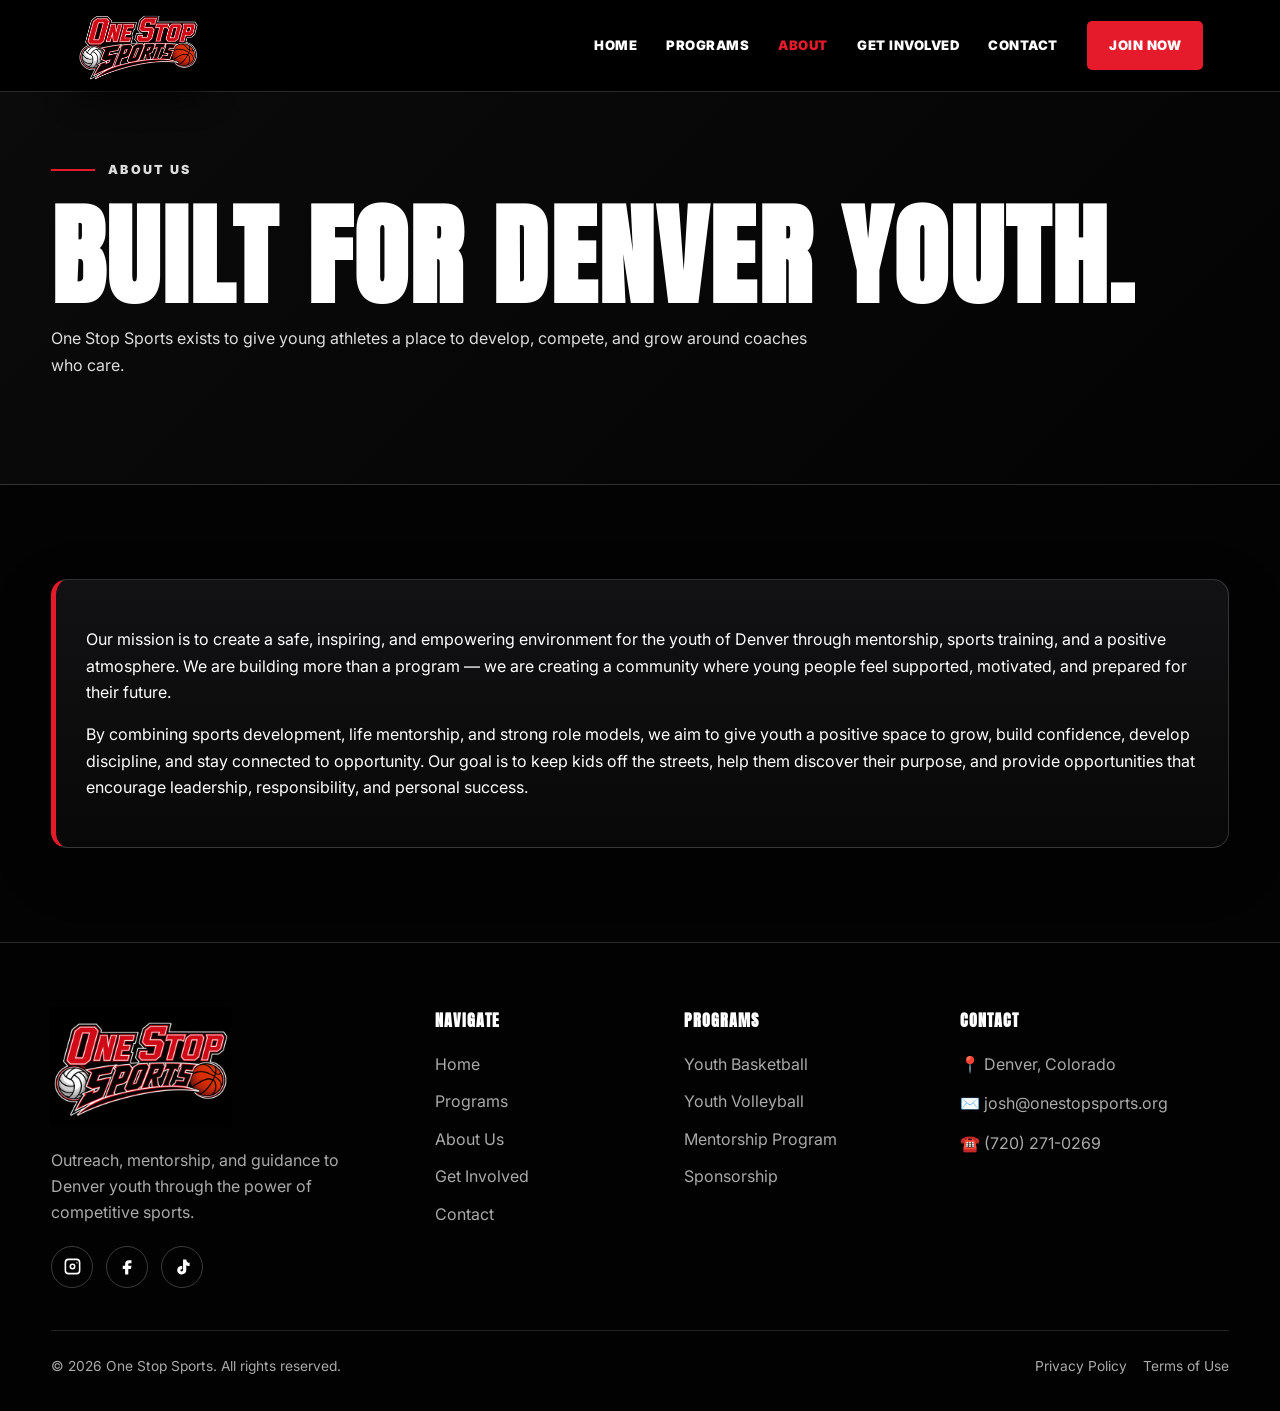
==== commit 9ac90a69: "Add files via upload" ====
--- a/about.html
+++ b/about.html
@@ -1,2 +1,15 @@
-<!doctype html><html lang="en"><head><meta charset="utf-8"><meta name="viewport" content="width=device-width,initial-scale=1"><title>About | One Stop Sports</title><link rel="stylesheet" href="css/styles.css"></head><body><div class="announce">🏀 Fall registration opens soon • Youth basketball & volleyball • Denver, Colorado</div>
-<header class="header"><a class="logo" href="index.html"><img src="./assets/logo.png" alt="One Stop Sports logo"></a><button class="menu" aria-label="Open menu">☰</button><nav class="nav"><a class="" href="index.html">Home</a><a class="" href="programs.html">Programs</a><a class="active" href="about.html">About</a><a class="" href="get-involved.html">Get Involved</a><a class="" href="contact.html">Contact</a><a class="join" href="get-involved.html">Join Now</a></nav></header><main><section class="page-hero"><div class="container"><p class="eyebrow">About Us</p><h1>Built for Denver Youth.</h1><p>One Stop Sports exists to give young athletes a place to develop, compete, and grow around coaches who care.</p></div></section><section class="section alt"><div class="container split"><div class="reveal"><h2>Our Mission</h2></div><div class="mission-box reveal"><p>Our mission is to create a safe, inspiring, and empowering environment for the youth of Denver through mentorship, sports training, and a positive atmosphere. We are building more than a program — we are creating a community where young people feel supported, motivated, and prepared for their future.</p><p>By combining sports development, life mentorship, and strong role models, we aim to give youth a positive space to grow, build confidence, develop discipline, and stay connected to opportunity. Our goal is to keep kids off the streets, help them discover their purpose, and provide opportunities that encourage leadership, responsibility, and personal success.</p><p>There is nothing like this in Denver. We want to bridge the gap between recreation, mentorship, and real-life development by creating a place where youth can train, learn, connect, and feel at home.</p><p>Through guidance, teamwork, and community support, we are committed to helping the next generation create a better future for themselves and their city.</p></div></div></section><section class="section"><div class="container split"><div class="reveal"><h2>More Than A Game</h2><p>We use sports to help young people build discipline, confidence, leadership, and community.</p></div><div class="photo-wrap reveal"><div class="photo"></div></div></div></section></main><footer><div class="container"><div class="footer-top"><div><img class="footer-logo" src="./assets/logo.png" alt="One Stop Sports logo"><p>Outreach, mentorship, and guidance to Denver youth through the power of competitive sports.</p><div class="socials"><a href="#" aria-label="Instagram"><svg viewBox="0 0 24 24"><path d="M7 2h10a5 5 0 0 1 5 5v10a5 5 0 0 1-5 5H7a5 5 0 0 1-5-5V7a5 5 0 0 1 5-5zm0 2a3 3 0 0 0-3 3v10a3 3 0 0 0 3 3h10a3 3 0 0 0 3-3V7a3 3 0 0 0-3-3H7zm5 4.2A3.8 3.8 0 1 1 12 15.8 3.8 3.8 0 0 1 12 8.2zm0 2A1.8 1.8 0 1 0 12 13.8 1.8 1.8 0 0 0 12 10.2zM17.6 6.5a.9.9 0 1 1-.9.9.9.9 0 0 1 .9-.9z"/></svg></a><a href="#" aria-label="Facebook"><svg viewBox="0 0 24 24"><path d="M14 8h3V4h-3c-3.3 0-5 2-5 5v2H6v4h3v7h4v-7h3.3l.7-4h-4V9c0-.7.3-1 1-1z"/></svg></a><a href="#" aria-label="TikTok"><svg viewBox="0 0 24 24"><path d="M16.7 3c.4 2.6 1.9 4.1 4.3 4.4v4.1a8.6 8.6 0 0 1-4.2-1.1v5.8c0 3.7-2.5 5.8-5.8 5.8-3.1 0-5.7-2.1-5.7-5.3 0-3.6 3-5.6 6.4-5.2v4.1c-1.3-.4-2.4.2-2.4 1.2 0 .9.7 1.4 1.6 1.4 1 0 1.8-.5 1.8-2.1V3h4z"/></svg></a></div></div><div><h4 class="footer-title">Navigate</h4><div class="footer-links"><a href="index.html">Home</a><a href="programs.html">Programs</a><a href="about.html">About Us</a><a href="get-involved.html">Get Involved</a><a href="contact.html">Contact</a></div></div><div><h4 class="footer-title">Programs</h4><div class="footer-links"><a href="programs.html">Youth Basketball</a><a href="programs.html">Youth Volleyball</a><a href="programs.html">Mentorship Program</a><a href="get-involved.html">Sponsorship</a></div></div><div class="footer-contact"><h4 class="footer-title">Contact</h4><p>📍 Denver, Colorado</p><p>✉️ <a href="mailto:josh@onestopsports.org">josh@onestopsports.org</a></p><p>☎️ <a href="tel:7202710269">(720) 271-0269</a></p></div></div><div class="footer-bottom"><span>© 2026 One Stop Sports. All rights reserved.</span><span>Privacy Policy &nbsp;&nbsp; Terms of Use</span></div></div></footer><script src="js/main.js"></script></body></html>+<!doctype html><html lang="en"><head><meta charset="utf-8"><meta name="viewport" content="width=device-width,initial-scale=1"><title>About Us | One Stop Sports</title><link rel="stylesheet" href="css/styles.css"></head><body><header class="header">
+  <a class="logo" href="index.html"><img src="./assets/logo.png" alt="One Stop Sports logo"></a>
+  <button class="menu" aria-label="Open menu">☰</button>
+  <nav class="nav"><a class="" href="index.html">Home</a><a class="" href="programs.html">Programs</a><a class="active" href="about.html">About</a><a class="" href="get-involved.html">Get Involved</a><a class="" href="contact.html">Contact</a><a class="join" href="get-involved.html">Join Now</a></nav>
+</header><main><section class="page-hero"><div class="container"><p class="eyebrow">About Us</p><h1>Built for Denver Youth.</h1><p>One Stop Sports exists to give young athletes a place to develop, compete, and grow around coaches who care.</p></div></section><section class="section"><div class="container"><div class="mission-card"><p>Our mission is to create a safe, inspiring, and empowering environment for the youth of Denver through mentorship, sports training, and a positive atmosphere. We are building more than a program — we are creating a community where young people feel supported, motivated, and prepared for their future.</p><p>By combining sports development, life mentorship, and strong role models, we aim to give youth a positive space to grow, build confidence, develop discipline, and stay connected to opportunity. Our goal is to keep kids off the streets, help them discover their purpose, and provide opportunities that encourage leadership, responsibility, and personal success.</p></div></div></section></main><footer>
+  <div class="container">
+    <div class="footer-top">
+      <div><img class="footer-logo" src="./assets/logo.png" alt="One Stop Sports logo"><p>Outreach, mentorship, and guidance to Denver youth through the power of competitive sports.</p><div class="socials"><a href="#" aria-label="Instagram"><svg viewBox="0 0 24 24"><path d="M7 2h10a5 5 0 0 1 5 5v10a5 5 0 0 1-5 5H7a5 5 0 0 1-5-5V7a5 5 0 0 1 5-5zm0 2a3 3 0 0 0-3 3v10a3 3 0 0 0 3 3h10a3 3 0 0 0 3-3V7a3 3 0 0 0-3-3H7zm5 4.2A3.8 3.8 0 1 1 12 15.8 3.8 3.8 0 0 1 12 8.2zm0 2A1.8 1.8 0 1 0 12 13.8 1.8 1.8 0 0 0 12 10.2zM17.6 6.5a.9.9 0 1 1-.9.9.9.9 0 0 1 .9-.9z"/></svg></a><a href="#" aria-label="Facebook"><svg viewBox="0 0 24 24"><path d="M14 8h3V4h-3c-3.3 0-5 2-5 5v2H6v4h3v7h4v-7h3.3l.7-4h-4V9c0-.7.3-1 1-1z"/></svg></a><a href="#" aria-label="TikTok"><svg viewBox="0 0 24 24"><path d="M16.7 3c.4 2.6 1.9 4.1 4.3 4.4v4.1a8.6 8.6 0 0 1-4.2-1.1v5.8c0 3.7-2.5 5.8-5.8 5.8-3.1 0-5.7-2.1-5.7-5.3 0-3.6 3-5.6 6.4-5.2v4.1c-1.3-.4-2.4.2-2.4 1.2 0 .9.7 1.4 1.6 1.4 1 0 1.8-.5 1.8-2.1V3h4z"/></svg></a></div></div>
+      <div><h4 class="footer-title">Navigate</h4><div class="footer-links"><a href="index.html">Home</a><a href="programs.html">Programs</a><a href="about.html">About Us</a><a href="get-involved.html">Get Involved</a><a href="contact.html">Contact</a></div></div>
+      <div><h4 class="footer-title">Programs</h4><div class="footer-links"><a href="programs.html">Youth Basketball</a><a href="programs.html">Youth Volleyball</a><a href="programs.html">Mentorship Program</a><a href="get-involved.html">Sponsorship</a></div></div>
+      <div class="footer-contact"><h4 class="footer-title">Contact</h4><p>📍 Denver, Colorado</p><p>✉️ <a href="mailto:josh@onestopsports.org">josh@onestopsports.org</a></p><p>☎️ <a href="tel:7202710269">(720) 271-0269</a></p></div>
+    </div>
+    <div class="footer-bottom"><span>© 2026 One Stop Sports. All rights reserved.</span><span>Privacy Policy &nbsp;&nbsp; Terms of Use</span></div>
+  </div>
+</footer><script src="js/main.js"></script></body></html>
--- a/css/styles.css
+++ b/css/styles.css
@@ -1,21 +1,137 @@
 
 @import url('https://fonts.googleapis.com/css2?family=Anton&family=Inter:wght@400;500;700;800;900&display=swap');
-:root{--black:#030303;--deep:#070707;--panel:#101011;--red:#e51b2b;--red-dark:#9f0d17;--white:#fff;--muted:#cfcfcf;--line:rgba(255,255,255,.15)}
-*{box-sizing:border-box}html{scroll-behavior:smooth}body{margin:0;background:var(--black);color:var(--white);font-family:Inter,Arial,sans-serif;line-height:1.65}a{text-decoration:none;color:inherit}img{max-width:100%;display:block}.container{width:min(1180px,92%);margin:auto}
-.announce{position:fixed;top:0;left:0;right:0;z-index:120;height:38px;background:linear-gradient(90deg,var(--red-dark),var(--red),var(--red-dark));color:#fff;display:flex;align-items:center;justify-content:center;font-weight:900;text-transform:uppercase;font-size:.75rem;letter-spacing:.08em}
-.header{position:fixed;top:38px;left:0;right:0;z-index:100;min-height:104px;display:flex;align-items:center;justify-content:space-between;padding:0 6%;background:rgba(0,0,0,.90);border-bottom:1px solid var(--line);backdrop-filter:blur(14px)}
-.logo img{height:100px;width:auto;object-fit:contain;filter:drop-shadow(0 8px 18px rgba(0,0,0,.75))}.nav{display:flex;gap:30px;align-items:center;text-transform:uppercase;font-weight:900;font-size:.82rem;letter-spacing:.05em}.nav a:hover,.nav a.active{color:var(--red)}.nav .join{background:var(--red);padding:14px 22px;border-radius:5px;color:#fff;box-shadow:0 12px 30px rgba(229,27,43,.25)}.nav .join:hover{background:#fff;color:#000}.menu{display:none;background:transparent;color:#fff;border:0;font-size:32px}
-.hero{min-height:100vh;position:relative;display:flex;align-items:center;overflow:hidden;background:linear-gradient(90deg,rgba(0,0,0,.96) 0%,rgba(0,0,0,.74) 43%,rgba(0,0,0,.30) 100%),url('../assets/hero.jpg') center/cover;padding-top:142px}.hero:after{content:"";position:absolute;left:0;right:0;bottom:0;height:34%;background:linear-gradient(transparent,#030303)}.hero:before{content:"";position:absolute;inset:0;background:radial-gradient(circle at 72% 38%,rgba(229,27,43,.18),transparent 30%)}.hero-content{position:relative;z-index:1;max-width:895px}
-.eyebrow{display:flex;align-items:center;gap:12px;color:var(--red);font-weight:900;letter-spacing:.18em;text-transform:uppercase;font-size:.78rem;margin:0 0 22px}.eyebrow:before{content:"";width:44px;height:2px;background:var(--red)}h1,h2,h3{font-family:Anton,Impact,sans-serif;text-transform:uppercase;line-height:.96;margin:0;letter-spacing:.02em}h1{font-size:clamp(4.2rem,9vw,9rem)}h1 span,h2 span{color:var(--red)}h2{font-size:clamp(3rem,6vw,5.6rem)}h3{font-size:2.15rem}.lead{font-size:1.17rem;color:#eee;max-width:680px;margin:28px 0 34px}
-.btns{display:flex;gap:16px;flex-wrap:wrap}.btn{display:inline-flex;align-items:center;justify-content:center;text-transform:uppercase;font-weight:900;letter-spacing:.04em;padding:16px 24px;border-radius:5px;border:2px solid transparent;min-width:165px;transition:.22s}.btn.red{background:var(--red);box-shadow:0 18px 42px rgba(229,27,43,.30)}.btn.red:hover{background:white;color:black;transform:translateY(-3px)}.btn.dark{border-color:rgba(255,255,255,.45)}.btn.dark:hover{border-color:var(--red);color:var(--red)}
-.depth-band{position:relative;padding:72px 0;background:linear-gradient(180deg,#070707,#0c0c0d);border-top:1px solid var(--line);border-bottom:1px solid var(--line)}.depth-band:before{content:"";position:absolute;left:0;top:0;width:35%;height:100%;background:linear-gradient(135deg,rgba(229,27,43,.16),transparent 65%);clip-path:polygon(0 0,100% 0,72% 100%,0 100%)}.stats-grid{position:relative;display:grid;grid-template-columns:repeat(4,1fr);gap:25px;text-align:center}.stat strong{display:block;color:var(--red);font-family:Anton;font-size:3.7rem;line-height:1}.stat span{text-transform:uppercase;letter-spacing:.12em;font-size:.82rem;font-weight:900;color:#ddd}
-.section{position:relative;padding:120px 0}.section.alt{background:#080808}.section.alt:before{content:"";position:absolute;inset:0;background:linear-gradient(135deg,rgba(255,255,255,.035),transparent 38%);pointer-events:none}.section-divider{height:1px;background:linear-gradient(90deg,transparent,rgba(229,27,43,.85),rgba(255,255,255,.18),transparent)}.section-head{margin-bottom:55px}.section-head p{color:var(--muted);font-size:1.1rem}
-.mission-box{background:linear-gradient(180deg,#111113,#080808);border:1px solid var(--line);border-left:6px solid var(--red);border-radius:18px;padding:34px;box-shadow:0 25px 80px rgba(0,0,0,.35)}.mission-box p{color:#e6e6e6;margin-top:0}
-.values{display:grid;grid-template-columns:repeat(3,1fr);gap:22px}.value{background:linear-gradient(180deg,#131315,#080808);border:1px solid var(--line);border-radius:16px;padding:30px;box-shadow:0 18px 50px rgba(0,0,0,.32);transition:.22s}.value:hover{transform:translateY(-6px);border-color:rgba(229,27,43,.6)}.value .icon{font-size:2rem;margin-bottom:18px}.value h3{font-size:1.7rem;color:var(--red)}.value p{color:#d6d6d6}
-.cards{display:grid;grid-template-columns:repeat(2,1fr);gap:30px}.card{min-height:390px;border-radius:18px;overflow:hidden;position:relative;display:flex;align-items:flex-end;border:1px solid var(--line);background-size:cover;background-position:center;transition:.25s;box-shadow:0 24px 70px rgba(0,0,0,.35)}.card:hover{transform:translateY(-8px)}.card:after{content:"";position:absolute;inset:0;background:linear-gradient(180deg,rgba(0,0,0,.05),rgba(0,0,0,.90))}.card-content{position:relative;z-index:1;padding:40px}.badge{display:inline-block;background:var(--red);border-radius:5px;padding:7px 14px;font-weight:900;font-size:.78rem;margin-bottom:16px}.card p{color:#eee}.card a{color:var(--red);font-weight:900;text-transform:uppercase}.basketball{background-image:url('../assets/basketball.jpg')}.volleyball{background-image:url('../assets/volleyball.jpg')}
-.split{display:grid;grid-template-columns:1fr 1fr;gap:70px;align-items:center}.split p{color:#ddd;font-size:1.05rem}.photo{min-height:450px;border-radius:18px;border:1px solid var(--line);background:url('../assets/mentorship-youth.jpg') center/cover;box-shadow:0 24px 70px rgba(0,0,0,.42)}.photo-wrap{position:relative}.photo-wrap:before{content:"";position:absolute;inset:-18px 18px 18px -18px;border:2px solid rgba(229,27,43,.45);border-radius:18px;z-index:-1}.grid4{display:grid;grid-template-columns:repeat(4,1fr);gap:20px}.info{background:linear-gradient(180deg,#131315,#080808);border:1px solid var(--line);border-radius:16px;padding:28px;box-shadow:0 18px 50px rgba(0,0,0,.32)}.info h3{font-size:1.5rem;color:var(--red)}.info p{color:#d6d6d6}
-.gallery{display:grid;grid-template-columns:1.25fr .75fr 1fr;gap:16px}.gallery div{min-height:240px;background-size:cover;background-position:center;border-radius:16px;border:1px solid var(--line);box-shadow:0 20px 55px rgba(0,0,0,.35)}.gallery div:nth-child(1){background-image:url('../assets/gallery-1.jpg');grid-row:span 2;min-height:500px}.gallery div:nth-child(2){background-image:url('../assets/gallery-2.jpg')}.gallery div:nth-child(3){background-image:url('../assets/gallery-3.jpg')}.gallery div:nth-child(4){background-image:url('../assets/gallery-4.jpg');grid-column:span 2}
-.cta{text-align:center;padding:130px 0;background:radial-gradient(circle at 50% 50%,rgba(229,27,43,.14),transparent 35%),linear-gradient(135deg,#111,#030303)}.cta p{max-width:720px;margin:20px auto 36px;color:#ddd;font-size:1.08rem}.contact-grid{display:grid;grid-template-columns:1.1fr .9fr;gap:42px}.contact-card{background:#101010;border:1px solid var(--line);border-radius:16px;padding:34px}.contact-card a{color:var(--red)}
-footer{background:#020202;border-top:1px solid var(--line);padding:70px 0 35px;color:#aaa}.footer-top{display:grid;grid-template-columns:1.4fr .8fr .9fr 1.1fr;gap:55px;align-items:start}.footer-logo{width:190px;margin-bottom:22px}.footer-title{font-family:Anton;text-transform:uppercase;color:#fff;letter-spacing:.06em;margin:0 0 20px}.footer-links{display:grid;gap:12px}.footer-links a:hover{color:var(--red)}.socials{display:flex;gap:14px;margin-top:22px}.socials a{width:42px;height:42px;border:1px solid rgba(255,255,255,.22);border-radius:50%;display:grid;place-items:center;color:#fff;transition:.2s}.socials a:hover{background:var(--red);border-color:var(--red);transform:translateY(-3px)}.socials svg{width:19px;height:19px;fill:currentColor}.footer-contact p{margin:0 0 13px}.footer-bottom{border-top:1px solid rgba(255,255,255,.12);margin-top:48px;padding-top:25px;display:flex;justify-content:space-between;gap:20px;flex-wrap:wrap;font-size:.86rem}
-.page-hero{padding:210px 0 95px;background:linear-gradient(135deg,#0b0b0c,#030303);border-bottom:1px solid var(--line)}.page-hero p{color:#ddd;max-width:760px}.reveal{opacity:0;transform:translateY(28px);transition:.7s}.reveal.show{opacity:1;transform:none}
-@media(max-width:950px){.announce{font-size:.63rem;padding:0 10px;text-align:center}.header{top:38px;height:90px;min-height:90px;padding:0 5%}.logo img{height:82px}.menu{display:block}.nav{display:none;position:absolute;top:90px;left:0;right:0;background:#050505;border-bottom:1px solid var(--line);padding:24px 6%;flex-direction:column;align-items:flex-start}.nav.open{display:flex}h1{font-size:4rem}.hero{min-height:92vh;padding-top:128px}.hero-content{padding-top:30px}.stats-grid,.cards,.split,.values,.grid4,.contact-grid,.footer-top,.gallery{grid-template-columns:1fr}.gallery div:nth-child(1),.gallery div:nth-child(4){grid-row:auto;grid-column:auto;min-height:260px}.section{padding:86px 0}.footer-top{gap:32px}.footer-logo{width:170px}}
+
+:root{
+  --black:#030303;
+  --charcoal:#090909;
+  --panel:#111112;
+  --red:#e51b2b;
+  --white:#fff;
+  --muted:#cfcfcf;
+  --line:rgba(255,255,255,.16);
+}
+*{box-sizing:border-box}
+html{scroll-behavior:smooth}
+body{margin:0;background:var(--black);color:var(--white);font-family:Inter,Arial,sans-serif;line-height:1.65}
+a{text-decoration:none;color:inherit}
+img{max-width:100%;display:block}
+.container{width:min(1180px,92%);margin:auto}
+
+.header{
+  position:fixed;top:0;left:0;right:0;z-index:100;
+  height:92px;display:flex;align-items:center;justify-content:space-between;
+  padding:0 6%;background:rgba(0,0,0,.92);border-bottom:1px solid var(--line);
+  backdrop-filter:blur(12px)
+}
+.logo img{height:82px;width:auto;object-fit:contain;filter:drop-shadow(0 7px 16px rgba(0,0,0,.8))}
+.nav{display:flex;gap:29px;align-items:center;text-transform:uppercase;font-weight:900;font-size:.82rem;letter-spacing:.04em}
+.nav a{position:relative}
+.nav a:hover,.nav a.active{color:var(--red)}
+.nav .join{background:var(--red);padding:14px 22px;border-radius:5px;color:#fff}
+.nav .join:hover{background:#fff;color:#000}
+.menu{display:none;background:transparent;color:#fff;border:0;font-size:31px}
+
+.hero{
+  min-height:100vh;position:relative;display:flex;align-items:center;overflow:hidden;
+  background:
+  linear-gradient(90deg,rgba(0,0,0,.95) 0%,rgba(0,0,0,.73) 42%,rgba(0,0,0,.32) 100%),
+  url('../assets/hero.jpg') center/cover
+}
+.hero:after{content:"";position:absolute;left:0;right:0;bottom:0;height:30%;background:linear-gradient(transparent,#030303)}
+.hero-content{position:relative;z-index:1;max-width:840px;padding-top:88px}
+.eyebrow{display:flex;align-items:center;gap:13px;color:var(--red);font-weight:900;letter-spacing:.18em;text-transform:uppercase;font-size:.78rem;margin:0 0 22px}
+.eyebrow:before{content:"";width:44px;height:2px;background:var(--red)}
+h1,h2,h3{font-family:Anton,Impact,sans-serif;text-transform:uppercase;line-height:.96;margin:0;letter-spacing:.02em}
+h1{font-size:clamp(4rem,8.7vw,8.6rem)}
+h1 span,h2 span{color:var(--red)}
+h2{font-size:clamp(2.8rem,5.5vw,5.1rem)}
+h3{font-size:2.05rem}
+.lead{font-size:1.12rem;color:#eee;max-width:645px;margin:26px 0 34px}
+.btns{display:flex;gap:16px;flex-wrap:wrap}
+.btn{display:inline-flex;align-items:center;justify-content:center;text-transform:uppercase;font-weight:900;letter-spacing:.04em;padding:16px 24px;border-radius:5px;border:2px solid transparent;min-width:165px;transition:.22s}
+.btn.red{background:var(--red);box-shadow:0 18px 38px rgba(229,27,43,.24)}
+.btn.red:hover{background:white;color:black;transform:translateY(-3px)}
+.btn.dark{border-color:rgba(255,255,255,.45)}
+.btn.dark:hover{border-color:var(--red);color:var(--red)}
+
+.section-border{border-top:1px solid var(--line);border-bottom:1px solid var(--line)}
+.stats{padding:62px 0;background:#070707}
+.stats-grid{display:grid;grid-template-columns:repeat(4,1fr);gap:22px}
+.stat{border:1px solid var(--line);border-radius:14px;padding:30px 16px;text-align:center;background:rgba(255,255,255,.02)}
+.stat strong{display:block;color:var(--red);font-family:Anton;font-size:3.45rem;line-height:1}
+.stat span{text-transform:uppercase;letter-spacing:.12em;font-size:.8rem;font-weight:900;color:#ddd}
+
+.section{position:relative;padding:94px 0}
+.section.alt{background:#090909}
+.section.texture{background:#080808 url('../assets/texture.jpg') center/cover fixed}
+.section.texture:before{content:"";position:absolute;inset:0;background:rgba(0,0,0,.86);pointer-events:none}
+.section.texture .container{position:relative}
+.red-line{height:1px;background:linear-gradient(90deg,transparent,rgba(229,27,43,.85),rgba(255,255,255,.15),transparent)}
+.section-head{margin-bottom:48px}
+.section-head p{color:var(--muted);font-size:1.05rem}
+
+.cards{display:grid;grid-template-columns:repeat(2,1fr);gap:30px}
+.program-card{min-height:360px;border-radius:18px;overflow:hidden;position:relative;display:flex;align-items:flex-end;border:1px solid var(--line);background-size:cover;background-position:center;transition:.25s;box-shadow:0 22px 60px rgba(0,0,0,.34)}
+.program-card:hover{transform:translateY(-6px);border-color:rgba(229,27,43,.55)}
+.program-card:after{content:"";position:absolute;inset:0;background:linear-gradient(180deg,rgba(0,0,0,.12),rgba(0,0,0,.9))}
+.program-card .content{position:relative;z-index:1;padding:38px}
+.badge{display:inline-block;background:var(--red);border-radius:5px;padding:7px 14px;font-weight:900;font-size:.78rem;margin-bottom:15px}
+.program-card p{color:#eee}
+.program-card a{color:var(--red);font-weight:900;text-transform:uppercase}
+.basketball{background-image:url('../assets/basketball.jpg')}
+.volleyball{background-image:url('../assets/volleyball.jpg')}
+
+.split{display:grid;grid-template-columns:1fr 1fr;gap:66px;align-items:center}
+.split p{color:#ddd;font-size:1.05rem}
+.photo{min-height:420px;border-radius:18px;border:1px solid var(--line);background:url('../assets/mission-court.jpg') center/cover;box-shadow:0 24px 65px rgba(0,0,0,.42)}
+.mission-card{background:linear-gradient(180deg,#121214,#080808);border:1px solid var(--line);border-left:5px solid var(--red);border-radius:16px;padding:30px;box-shadow:0 18px 55px rgba(0,0,0,.32)}
+
+.value-grid,.why-grid{display:grid;grid-template-columns:repeat(4,1fr);gap:20px}
+.value-card,.why-card,.testimonial-card{background:linear-gradient(180deg,#121214,#080808);border:1px solid var(--line);border-radius:15px;padding:26px;box-shadow:0 18px 50px rgba(0,0,0,.28)}
+.value-card h3,.why-card h3{font-size:1.55rem;color:var(--red)}
+.value-card p,.why-card p{color:#d6d6d6;margin-bottom:0}
+
+.gallery{display:grid;grid-template-columns:1.2fr .9fr .9fr;gap:18px}
+.gallery div{min-height:255px;border:1px solid var(--line);border-radius:16px;background-size:cover;background-position:center;box-shadow:0 18px 50px rgba(0,0,0,.32)}
+.gallery div:nth-child(1){background-image:url('../assets/gallery-1.jpg')}
+.gallery div:nth-child(2){background-image:url('../assets/gallery-2.jpg')}
+.gallery div:nth-child(3){background-image:url('../assets/gallery-3.jpg')}
+
+.testimonial-wrap{display:grid;grid-template-columns:1fr 1fr;gap:28px;align-items:start}
+.testimonial-card p{font-size:1.05rem;color:#e8e8e8}
+.testimonial-form{background:#0d0d0e;border:1px solid var(--line);border-radius:16px;padding:28px}
+.testimonial-form label{display:block;font-weight:800;margin:0 0 8px}
+.testimonial-form input,.testimonial-form textarea{
+  width:100%;background:#050505;border:1px solid rgba(255,255,255,.22);border-radius:8px;color:#fff;padding:13px;margin-bottom:15px;font-family:inherit
+}
+.testimonial-form textarea{min-height:120px;resize:vertical}
+.testimonial-form button{cursor:pointer}
+
+.sponsor-box{border:1px dashed rgba(255,255,255,.28);border-radius:16px;padding:32px;background:rgba(255,255,255,.02);text-align:center}
+.cta{text-align:center;padding:108px 0;background:radial-gradient(circle at 50% 50%,rgba(229,27,43,.14),transparent 35%),linear-gradient(135deg,#111,#030303)}
+.cta p{max-width:720px;margin:20px auto 36px;color:#ddd;font-size:1.08rem}
+
+footer{background:#020202;border-top:1px solid var(--line);padding:64px 0 34px;color:#aaa}
+.footer-top{display:grid;grid-template-columns:1.25fr .75fr .85fr 1fr;gap:48px;align-items:start}
+.footer-logo{width:180px;margin-bottom:20px}
+.footer-title{font-family:Anton;text-transform:uppercase;color:#fff;letter-spacing:.06em;margin:0 0 18px}
+.footer-links{display:grid;gap:11px}
+.footer-links a:hover{color:var(--red)}
+.socials{display:flex;gap:13px;margin-top:20px}
+.socials a{width:42px;height:42px;border:1px solid rgba(255,255,255,.22);border-radius:50%;display:grid;place-items:center;color:#fff;transition:.2s}
+.socials a:hover{background:var(--red);border-color:var(--red)}
+.socials svg{width:19px;height:19px;fill:currentColor}
+.footer-contact p{margin:0 0 13px}
+.footer-bottom{border-top:1px solid rgba(255,255,255,.12);margin-top:42px;padding-top:24px;display:flex;justify-content:space-between;gap:20px;flex-wrap:wrap;font-size:.86rem}
+
+.page-hero{padding:160px 0 90px;background:linear-gradient(135deg,#0b0b0c,#030303);border-bottom:1px solid var(--line)}
+.page-hero p{color:#ddd;max-width:760px}
+.reveal{opacity:0;transform:translateY(24px);transition:.65s}.reveal.show{opacity:1;transform:none}
+
+@media(max-width:950px){
+ .header{height:84px;padding:0 5%}.logo img{height:72px}.menu{display:block}
+ .nav{display:none;position:absolute;top:84px;left:0;right:0;background:#050505;border-bottom:1px solid var(--line);padding:24px 6%;flex-direction:column;align-items:flex-start}.nav.open{display:flex}
+ h1{font-size:3.75rem}.hero{min-height:92vh}.hero-content{padding-top:90px}
+ .stats-grid,.cards,.split,.value-grid,.why-grid,.gallery,.testimonial-wrap,.footer-top{grid-template-columns:1fr}
+ .section{padding:76px 0}.footer-top{gap:32px}.footer-logo{width:165px}
+}
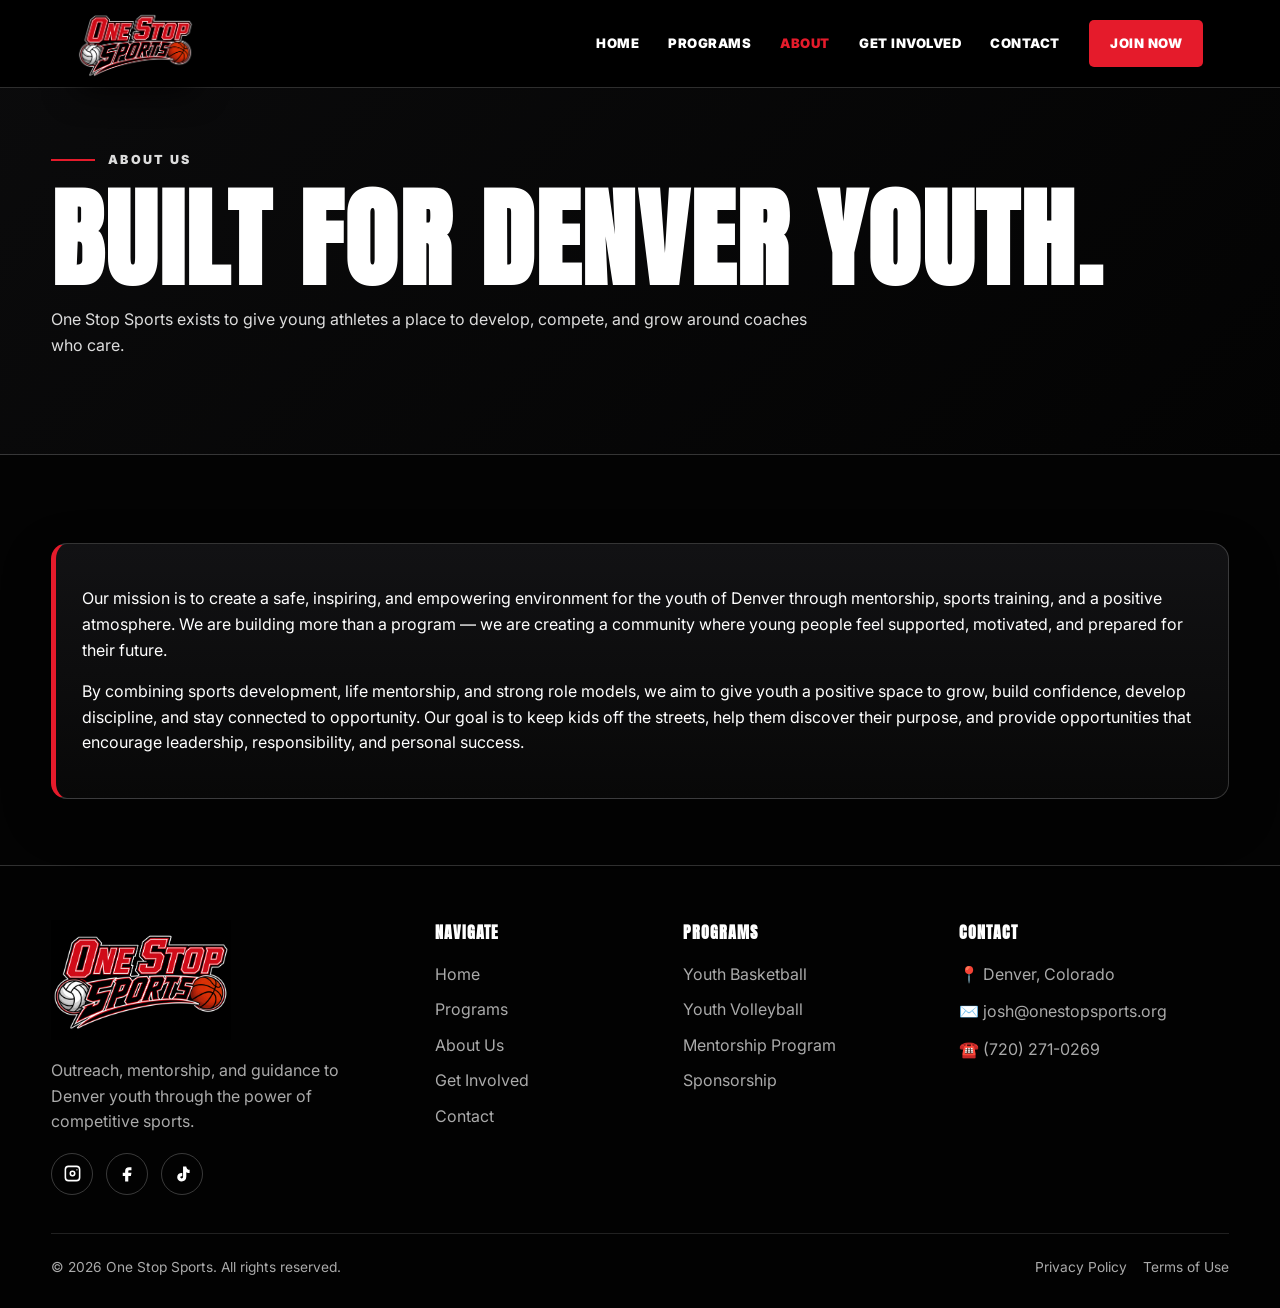
==== commit 03c60957: "Add files via upload" ====
--- a/about.html
+++ b/about.html
@@ -1,15 +1,75 @@
-<!doctype html><html lang="en"><head><meta charset="utf-8"><meta name="viewport" content="width=device-width,initial-scale=1"><title>About Us | One Stop Sports</title><link rel="stylesheet" href="css/styles.css"></head><body><header class="header">
+<!doctype html>
+<html lang="en">
+<head>
+  <meta charset="utf-8">
+  <meta name="viewport" content="width=device-width,initial-scale=1">
+  <title>About Us | One Stop Sports</title>
+  <link rel="stylesheet" href="css/styles.css">
+</head>
+<body>
+<header class="header">
   <a class="logo" href="index.html"><img src="./assets/logo.png" alt="One Stop Sports logo"></a>
   <button class="menu" aria-label="Open menu">☰</button>
   <nav class="nav"><a class="" href="index.html">Home</a><a class="" href="programs.html">Programs</a><a class="active" href="about.html">About</a><a class="" href="get-involved.html">Get Involved</a><a class="" href="contact.html">Contact</a><a class="join" href="get-involved.html">Join Now</a></nav>
-</header><main><section class="page-hero"><div class="container"><p class="eyebrow">About Us</p><h1>Built for Denver Youth.</h1><p>One Stop Sports exists to give young athletes a place to develop, compete, and grow around coaches who care.</p></div></section><section class="section"><div class="container"><div class="mission-card"><p>Our mission is to create a safe, inspiring, and empowering environment for the youth of Denver through mentorship, sports training, and a positive atmosphere. We are building more than a program — we are creating a community where young people feel supported, motivated, and prepared for their future.</p><p>By combining sports development, life mentorship, and strong role models, we aim to give youth a positive space to grow, build confidence, develop discipline, and stay connected to opportunity. Our goal is to keep kids off the streets, help them discover their purpose, and provide opportunities that encourage leadership, responsibility, and personal success.</p></div></div></section></main><footer>
+</header>
+<main>
+  <section class="page-hero">
+    <div class="container">
+      <p class="eyebrow">About Us</p>
+      <h1>Built for Denver Youth.</h1>
+      <p>One Stop Sports exists to give young athletes a place to develop, compete, and grow around coaches who care.</p>
+    </div>
+  </section>
+  <section class="section">
+    <div class="container">
+      <div class="mission-card"><p>Our mission is to create a safe, inspiring, and empowering environment for the youth of Denver through mentorship, sports training, and a positive atmosphere. We are building more than a program — we are creating a community where young people feel supported, motivated, and prepared for their future.</p><p>By combining sports development, life mentorship, and strong role models, we aim to give youth a positive space to grow, build confidence, develop discipline, and stay connected to opportunity. Our goal is to keep kids off the streets, help them discover their purpose, and provide opportunities that encourage leadership, responsibility, and personal success.</p></div>
+    </div>
+  </section>
+</main>
+<footer>
   <div class="container">
     <div class="footer-top">
-      <div><img class="footer-logo" src="./assets/logo.png" alt="One Stop Sports logo"><p>Outreach, mentorship, and guidance to Denver youth through the power of competitive sports.</p><div class="socials"><a href="#" aria-label="Instagram"><svg viewBox="0 0 24 24"><path d="M7 2h10a5 5 0 0 1 5 5v10a5 5 0 0 1-5 5H7a5 5 0 0 1-5-5V7a5 5 0 0 1 5-5zm0 2a3 3 0 0 0-3 3v10a3 3 0 0 0 3 3h10a3 3 0 0 0 3-3V7a3 3 0 0 0-3-3H7zm5 4.2A3.8 3.8 0 1 1 12 15.8 3.8 3.8 0 0 1 12 8.2zm0 2A1.8 1.8 0 1 0 12 13.8 1.8 1.8 0 0 0 12 10.2zM17.6 6.5a.9.9 0 1 1-.9.9.9.9 0 0 1 .9-.9z"/></svg></a><a href="#" aria-label="Facebook"><svg viewBox="0 0 24 24"><path d="M14 8h3V4h-3c-3.3 0-5 2-5 5v2H6v4h3v7h4v-7h3.3l.7-4h-4V9c0-.7.3-1 1-1z"/></svg></a><a href="#" aria-label="TikTok"><svg viewBox="0 0 24 24"><path d="M16.7 3c.4 2.6 1.9 4.1 4.3 4.4v4.1a8.6 8.6 0 0 1-4.2-1.1v5.8c0 3.7-2.5 5.8-5.8 5.8-3.1 0-5.7-2.1-5.7-5.3 0-3.6 3-5.6 6.4-5.2v4.1c-1.3-.4-2.4.2-2.4 1.2 0 .9.7 1.4 1.6 1.4 1 0 1.8-.5 1.8-2.1V3h4z"/></svg></a></div></div>
-      <div><h4 class="footer-title">Navigate</h4><div class="footer-links"><a href="index.html">Home</a><a href="programs.html">Programs</a><a href="about.html">About Us</a><a href="get-involved.html">Get Involved</a><a href="contact.html">Contact</a></div></div>
-      <div><h4 class="footer-title">Programs</h4><div class="footer-links"><a href="programs.html">Youth Basketball</a><a href="programs.html">Youth Volleyball</a><a href="programs.html">Mentorship Program</a><a href="get-involved.html">Sponsorship</a></div></div>
-      <div class="footer-contact"><h4 class="footer-title">Contact</h4><p>📍 Denver, Colorado</p><p>✉️ <a href="mailto:josh@onestopsports.org">josh@onestopsports.org</a></p><p>☎️ <a href="tel:7202710269">(720) 271-0269</a></p></div>
+      <div>
+        <img class="footer-logo" src="./assets/logo.png" alt="One Stop Sports logo">
+        <p>Outreach, mentorship, and guidance to Denver youth through the power of competitive sports.</p>
+        <div class="socials">
+          <a href="#" aria-label="Instagram"><svg viewBox="0 0 24 24"><path d="M7 2h10a5 5 0 0 1 5 5v10a5 5 0 0 1-5 5H7a5 5 0 0 1-5-5V7a5 5 0 0 1 5-5zm0 2a3 3 0 0 0-3 3v10a3 3 0 0 0 3 3h10a3 3 0 0 0 3-3V7a3 3 0 0 0-3-3H7zm5 4.2A3.8 3.8 0 1 1 12 15.8 3.8 3.8 0 0 1 12 8.2zm0 2A1.8 1.8 0 1 0 12 13.8 1.8 1.8 0 0 0 12 10.2zM17.6 6.5a.9.9 0 1 1-.9.9.9.9 0 0 1 .9-.9z"/></svg></a>
+          <a href="#" aria-label="Facebook"><svg viewBox="0 0 24 24"><path d="M14 8h3V4h-3c-3.3 0-5 2-5 5v2H6v4h3v7h4v-7h3.3l.7-4h-4V9c0-.7.3-1 1-1z"/></svg></a>
+          <a href="#" aria-label="TikTok"><svg viewBox="0 0 24 24"><path d="M16.7 3c.4 2.6 1.9 4.1 4.3 4.4v4.1a8.6 8.6 0 0 1-4.2-1.1v5.8c0 3.7-2.5 5.8-5.8 5.8-3.1 0-5.7-2.1-5.7-5.3 0-3.6 3-5.6 6.4-5.2v4.1c-1.3-.4-2.4.2-2.4 1.2 0 .9.7 1.4 1.6 1.4 1 0 1.8-.5 1.8-2.1V3h4z"/></svg></a>
+        </div>
+      </div>
+      <div>
+        <h4 class="footer-title">Navigate</h4>
+        <div class="footer-links">
+          <a href="index.html">Home</a>
+          <a href="programs.html">Programs</a>
+          <a href="about.html">About Us</a>
+          <a href="get-involved.html">Get Involved</a>
+          <a href="contact.html">Contact</a>
+        </div>
+      </div>
+      <div>
+        <h4 class="footer-title">Programs</h4>
+        <div class="footer-links">
+          <a href="programs.html">Youth Basketball</a>
+          <a href="programs.html">Youth Volleyball</a>
+          <a href="programs.html">Mentorship Program</a>
+          <a href="get-involved.html">Sponsorship</a>
+        </div>
+      </div>
+      <div class="footer-contact">
+        <h4 class="footer-title">Contact</h4>
+        <p>📍 Denver, Colorado</p>
+        <p>✉️ <a href="mailto:josh@onestopsports.org">josh@onestopsports.org</a></p>
+        <p>☎️ <a href="tel:7202710269">(720) 271-0269</a></p>
+      </div>
     </div>
-    <div class="footer-bottom"><span>© 2026 One Stop Sports. All rights reserved.</span><span>Privacy Policy &nbsp;&nbsp; Terms of Use</span></div>
+    <div class="footer-bottom">
+      <span>© 2026 One Stop Sports. All rights reserved.</span>
+      <span>Privacy Policy &nbsp;&nbsp; Terms of Use</span>
+    </div>
   </div>
-</footer><script src="js/main.js"></script></body></html>+</footer>
+<script src="js/main.js"></script>
+</body>
+</html>
--- a/css/styles.css
+++ b/css/styles.css
@@ -3,135 +3,126 @@
 
 :root{
   --black:#030303;
-  --charcoal:#090909;
+  --charcoal:#0b0b0c;
   --panel:#111112;
   --red:#e51b2b;
-  --white:#fff;
+  --white:#ffffff;
   --muted:#cfcfcf;
-  --line:rgba(255,255,255,.16);
+  --line:rgba(255,255,255,.18);
 }
+
 *{box-sizing:border-box}
 html{scroll-behavior:smooth}
-body{margin:0;background:var(--black);color:var(--white);font-family:Inter,Arial,sans-serif;line-height:1.65}
+body{margin:0;background:var(--black);color:var(--white);font-family:Inter,Arial,sans-serif;line-height:1.6}
 a{text-decoration:none;color:inherit}
 img{max-width:100%;display:block}
-.container{width:min(1180px,92%);margin:auto}
+.container{width:min(1240px,92%);margin:auto}
 
 .header{
   position:fixed;top:0;left:0;right:0;z-index:100;
-  height:92px;display:flex;align-items:center;justify-content:space-between;
-  padding:0 6%;background:rgba(0,0,0,.92);border-bottom:1px solid var(--line);
-  backdrop-filter:blur(12px)
+  height:88px;display:flex;align-items:center;justify-content:space-between;
+  padding:0 6%;background:rgba(0,0,0,.93);border-bottom:1px solid var(--line);backdrop-filter:blur(12px);
 }
-.logo img{height:82px;width:auto;object-fit:contain;filter:drop-shadow(0 7px 16px rgba(0,0,0,.8))}
+.logo img{height:78px;width:auto;filter:drop-shadow(0 7px 16px rgba(0,0,0,.8))}
 .nav{display:flex;gap:29px;align-items:center;text-transform:uppercase;font-weight:900;font-size:.82rem;letter-spacing:.04em}
-.nav a{position:relative}
 .nav a:hover,.nav a.active{color:var(--red)}
-.nav .join{background:var(--red);padding:14px 22px;border-radius:5px;color:#fff}
+.nav .join{background:var(--red);padding:13px 21px;border-radius:5px;color:#fff}
 .nav .join:hover{background:#fff;color:#000}
 .menu{display:none;background:transparent;color:#fff;border:0;font-size:31px}
 
 .hero{
-  min-height:100vh;position:relative;display:flex;align-items:center;overflow:hidden;
+  min-height:92vh;position:relative;display:flex;align-items:center;overflow:hidden;
   background:
-  linear-gradient(90deg,rgba(0,0,0,.95) 0%,rgba(0,0,0,.73) 42%,rgba(0,0,0,.32) 100%),
-  url('../assets/hero.jpg') center/cover
+    linear-gradient(90deg,rgba(0,0,0,.54) 0%,rgba(0,0,0,.40) 45%,rgba(0,0,0,.16) 100%),
+    url('../assets/hero-denver.jpg') center/cover;
 }
-.hero:after{content:"";position:absolute;left:0;right:0;bottom:0;height:30%;background:linear-gradient(transparent,#030303)}
-.hero-content{position:relative;z-index:1;max-width:840px;padding-top:88px}
-.eyebrow{display:flex;align-items:center;gap:13px;color:var(--red);font-weight:900;letter-spacing:.18em;text-transform:uppercase;font-size:.78rem;margin:0 0 22px}
+.hero:after{content:"";position:absolute;left:0;right:0;bottom:0;height:20%;background:linear-gradient(transparent,rgba(3,3,3,.88))}
+.hero-content{position:relative;z-index:1;max-width:850px;padding-top:88px}
+
+.eyebrow{display:flex;align-items:center;gap:13px;color:var(--red);font-weight:900;letter-spacing:.18em;text-transform:uppercase;font-size:.78rem;margin:0 0 18px}
 .eyebrow:before{content:"";width:44px;height:2px;background:var(--red)}
 h1,h2,h3{font-family:Anton,Impact,sans-serif;text-transform:uppercase;line-height:.96;margin:0;letter-spacing:.02em}
-h1{font-size:clamp(4rem,8.7vw,8.6rem)}
+h1{font-size:clamp(4rem,8.4vw,8.2rem)}
 h1 span,h2 span{color:var(--red)}
-h2{font-size:clamp(2.8rem,5.5vw,5.1rem)}
-h3{font-size:2.05rem}
-.lead{font-size:1.12rem;color:#eee;max-width:645px;margin:26px 0 34px}
+h2{font-size:clamp(2.6rem,5.1vw,4.9rem)}
+h3{font-size:2rem}
+.lead{font-size:1.1rem;color:#eee;max-width:645px;margin:24px 0 30px}
+
 .btns{display:flex;gap:16px;flex-wrap:wrap}
-.btn{display:inline-flex;align-items:center;justify-content:center;text-transform:uppercase;font-weight:900;letter-spacing:.04em;padding:16px 24px;border-radius:5px;border:2px solid transparent;min-width:165px;transition:.22s}
+.btn{display:inline-flex;align-items:center;justify-content:center;text-transform:uppercase;font-weight:900;letter-spacing:.04em;padding:15px 23px;border-radius:5px;border:2px solid transparent;min-width:160px;transition:.22s}
 .btn.red{background:var(--red);box-shadow:0 18px 38px rgba(229,27,43,.24)}
 .btn.red:hover{background:white;color:black;transform:translateY(-3px)}
-.btn.dark{border-color:rgba(255,255,255,.45)}
+.btn.dark{border-color:rgba(255,255,255,.48)}
 .btn.dark:hover{border-color:var(--red);color:var(--red)}
 
 .section-border{border-top:1px solid var(--line);border-bottom:1px solid var(--line)}
-.stats{padding:62px 0;background:#070707}
-.stats-grid{display:grid;grid-template-columns:repeat(4,1fr);gap:22px}
-.stat{border:1px solid var(--line);border-radius:14px;padding:30px 16px;text-align:center;background:rgba(255,255,255,.02)}
-.stat strong{display:block;color:var(--red);font-family:Anton;font-size:3.45rem;line-height:1}
-.stat span{text-transform:uppercase;letter-spacing:.12em;font-size:.8rem;font-weight:900;color:#ddd}
+.stats{padding:42px 0;background:#070707}
+.stats-grid{display:grid;grid-template-columns:repeat(4,1fr);gap:18px}
+.stat{border:1px solid var(--line);border-radius:14px;padding:24px 14px;text-align:center;background:rgba(255,255,255,.025)}
+.stat strong{display:block;color:var(--red);font-family:Anton;font-size:3.25rem;line-height:1}
+.stat span{text-transform:uppercase;letter-spacing:.12em;font-size:.78rem;font-weight:900;color:#ddd}
 
-.section{position:relative;padding:94px 0}
-.section.alt{background:#090909}
-.section.texture{background:#080808 url('../assets/texture.jpg') center/cover fixed}
-.section.texture:before{content:"";position:absolute;inset:0;background:rgba(0,0,0,.86);pointer-events:none}
-.section.texture .container{position:relative}
-.red-line{height:1px;background:linear-gradient(90deg,transparent,rgba(229,27,43,.85),rgba(255,255,255,.15),transparent)}
-.section-head{margin-bottom:48px}
-.section-head p{color:var(--muted);font-size:1.05rem}
+.section{position:relative;padding:66px 0}
+.section.alt{background:#0a0a0b}
+.section.texture{background:#0b0b0c;overflow:hidden}
+.section.texture:before{content:"";position:absolute;inset:0;background:url('../assets/texture.jpg') center/cover;opacity:.46;pointer-events:none}
+.section.texture:after{content:"";position:absolute;inset:0;background:rgba(0,0,0,.35);pointer-events:none}
+.section.texture .container{position:relative;z-index:1}
+.red-line{height:1px;background:linear-gradient(90deg,transparent,rgba(229,27,43,.85),rgba(255,255,255,.14),transparent)}
+.section-head{margin-bottom:34px}
+.section-head p{color:var(--muted);font-size:1.02rem}
 
-.cards{display:grid;grid-template-columns:repeat(2,1fr);gap:30px}
-.program-card{min-height:360px;border-radius:18px;overflow:hidden;position:relative;display:flex;align-items:flex-end;border:1px solid var(--line);background-size:cover;background-position:center;transition:.25s;box-shadow:0 22px 60px rgba(0,0,0,.34)}
-.program-card:hover{transform:translateY(-6px);border-color:rgba(229,27,43,.55)}
-.program-card:after{content:"";position:absolute;inset:0;background:linear-gradient(180deg,rgba(0,0,0,.12),rgba(0,0,0,.9))}
-.program-card .content{position:relative;z-index:1;padding:38px}
+.cards{display:grid;grid-template-columns:repeat(2,1fr);gap:28px}
+.program-card{min-height:330px;border-radius:18px;overflow:hidden;position:relative;display:flex;align-items:flex-end;border:1px solid var(--line);background-size:cover;background-position:center;transition:.25s;box-shadow:0 20px 55px rgba(0,0,0,.34)}
+.program-card:hover{transform:translateY(-6px);border-color:rgba(229,27,43,.58)}
+.program-card:after{content:"";position:absolute;inset:0;background:linear-gradient(180deg,rgba(0,0,0,.12),rgba(0,0,0,.88))}
+.program-card .content{position:relative;z-index:1;padding:32px}
 .badge{display:inline-block;background:var(--red);border-radius:5px;padding:7px 14px;font-weight:900;font-size:.78rem;margin-bottom:15px}
 .program-card p{color:#eee}
 .program-card a{color:var(--red);font-weight:900;text-transform:uppercase}
 .basketball{background-image:url('../assets/basketball.jpg')}
 .volleyball{background-image:url('../assets/volleyball.jpg')}
 
-.split{display:grid;grid-template-columns:1fr 1fr;gap:66px;align-items:center}
-.split p{color:#ddd;font-size:1.05rem}
-.photo{min-height:420px;border-radius:18px;border:1px solid var(--line);background:url('../assets/mission-court.jpg') center/cover;box-shadow:0 24px 65px rgba(0,0,0,.42)}
-.mission-card{background:linear-gradient(180deg,#121214,#080808);border:1px solid var(--line);border-left:5px solid var(--red);border-radius:16px;padding:30px;box-shadow:0 18px 55px rgba(0,0,0,.32)}
+.split{display:grid;grid-template-columns:1.05fr .95fr;gap:52px;align-items:center}
+.split p{color:#ddd;font-size:1.02rem}
+.photo{min-height:380px;border-radius:18px;border:1px solid var(--line);background:url('../assets/mission-denver.jpg') center/cover;box-shadow:0 20px 58px rgba(0,0,0,.42)}
+.mission-card{background:linear-gradient(180deg,#121214,#080808);border:1px solid var(--line);border-left:5px solid var(--red);border-radius:16px;padding:26px;box-shadow:0 18px 50px rgba(0,0,0,.32);margin-top:22px}
 
-.value-grid,.why-grid{display:grid;grid-template-columns:repeat(4,1fr);gap:20px}
-.value-card,.why-card,.testimonial-card{background:linear-gradient(180deg,#121214,#080808);border:1px solid var(--line);border-radius:15px;padding:26px;box-shadow:0 18px 50px rgba(0,0,0,.28)}
-.value-card h3,.why-card h3{font-size:1.55rem;color:var(--red)}
-.value-card p,.why-card p{color:#d6d6d6;margin-bottom:0}
+.value-grid{display:grid;grid-template-columns:repeat(4,1fr);gap:18px}
+.value-card{background:linear-gradient(180deg,#121214,#080808);border:1px solid var(--line);border-radius:15px;padding:24px;box-shadow:0 18px 50px rgba(0,0,0,.28)}
+.value-card h3{font-size:1.5rem;color:var(--red)}
+.value-card p{color:#d6d6d6;margin-bottom:0}
 
-.gallery{display:grid;grid-template-columns:1.2fr .9fr .9fr;gap:18px}
-.gallery div{min-height:255px;border:1px solid var(--line);border-radius:16px;background-size:cover;background-position:center;box-shadow:0 18px 50px rgba(0,0,0,.32)}
-.gallery div:nth-child(1){background-image:url('../assets/gallery-1.jpg')}
-.gallery div:nth-child(2){background-image:url('../assets/gallery-2.jpg')}
-.gallery div:nth-child(3){background-image:url('../assets/gallery-3.jpg')}
+.sponsor-box{border:1px dashed rgba(255,255,255,.30);border-radius:16px;padding:28px;background:rgba(255,255,255,.025);text-align:center;max-width:900px;margin:auto}
 
-.testimonial-wrap{display:grid;grid-template-columns:1fr 1fr;gap:28px;align-items:start}
-.testimonial-card p{font-size:1.05rem;color:#e8e8e8}
-.testimonial-form{background:#0d0d0e;border:1px solid var(--line);border-radius:16px;padding:28px}
-.testimonial-form label{display:block;font-weight:800;margin:0 0 8px}
-.testimonial-form input,.testimonial-form textarea{
-  width:100%;background:#050505;border:1px solid rgba(255,255,255,.22);border-radius:8px;color:#fff;padding:13px;margin-bottom:15px;font-family:inherit
-}
-.testimonial-form textarea{min-height:120px;resize:vertical}
-.testimonial-form button{cursor:pointer}
-
-.sponsor-box{border:1px dashed rgba(255,255,255,.28);border-radius:16px;padding:32px;background:rgba(255,255,255,.02);text-align:center}
-.cta{text-align:center;padding:108px 0;background:radial-gradient(circle at 50% 50%,rgba(229,27,43,.14),transparent 35%),linear-gradient(135deg,#111,#030303)}
-.cta p{max-width:720px;margin:20px auto 36px;color:#ddd;font-size:1.08rem}
-
-footer{background:#020202;border-top:1px solid var(--line);padding:64px 0 34px;color:#aaa}
-.footer-top{display:grid;grid-template-columns:1.25fr .75fr .85fr 1fr;gap:48px;align-items:start}
-.footer-logo{width:180px;margin-bottom:20px}
-.footer-title{font-family:Anton;text-transform:uppercase;color:#fff;letter-spacing:.06em;margin:0 0 18px}
-.footer-links{display:grid;gap:11px}
+footer{background:#020202;border-top:1px solid var(--line);padding:54px 0 30px;color:#aaa}
+.footer-top{display:grid;grid-template-columns:1.25fr .75fr .85fr 1fr;gap:46px;align-items:start}
+.footer-logo{width:180px;margin-bottom:18px}
+.footer-title{font-family:Anton;text-transform:uppercase;color:#fff;letter-spacing:.06em;margin:0 0 16px}
+.footer-links{display:grid;gap:10px}
 .footer-links a:hover{color:var(--red)}
-.socials{display:flex;gap:13px;margin-top:20px}
+.socials{display:flex;gap:13px;margin-top:18px}
 .socials a{width:42px;height:42px;border:1px solid rgba(255,255,255,.22);border-radius:50%;display:grid;place-items:center;color:#fff;transition:.2s}
 .socials a:hover{background:var(--red);border-color:var(--red)}
 .socials svg{width:19px;height:19px;fill:currentColor}
-.footer-contact p{margin:0 0 13px}
-.footer-bottom{border-top:1px solid rgba(255,255,255,.12);margin-top:42px;padding-top:24px;display:flex;justify-content:space-between;gap:20px;flex-wrap:wrap;font-size:.86rem}
+.footer-contact p{margin:0 0 12px}
+.footer-bottom{border-top:1px solid rgba(255,255,255,.12);margin-top:38px;padding-top:22px;display:flex;justify-content:space-between;gap:20px;flex-wrap:wrap;font-size:.86rem}
 
-.page-hero{padding:160px 0 90px;background:linear-gradient(135deg,#0b0b0c,#030303);border-bottom:1px solid var(--line)}
+.page-hero{padding:150px 0 80px;background:linear-gradient(135deg,#0b0b0c,#030303);border-bottom:1px solid var(--line)}
 .page-hero p{color:#ddd;max-width:760px}
-.reveal{opacity:0;transform:translateY(24px);transition:.65s}.reveal.show{opacity:1;transform:none}
+.reveal{opacity:0;transform:translateY(20px);transition:.6s}
+.reveal.show{opacity:1;transform:none}
 
 @media(max-width:950px){
- .header{height:84px;padding:0 5%}.logo img{height:72px}.menu{display:block}
- .nav{display:none;position:absolute;top:84px;left:0;right:0;background:#050505;border-bottom:1px solid var(--line);padding:24px 6%;flex-direction:column;align-items:flex-start}.nav.open{display:flex}
- h1{font-size:3.75rem}.hero{min-height:92vh}.hero-content{padding-top:90px}
- .stats-grid,.cards,.split,.value-grid,.why-grid,.gallery,.testimonial-wrap,.footer-top{grid-template-columns:1fr}
- .section{padding:76px 0}.footer-top{gap:32px}.footer-logo{width:165px}
+  .header{height:82px;padding:0 5%}
+  .logo img{height:68px}
+  .menu{display:block}
+  .nav{display:none;position:absolute;top:82px;left:0;right:0;background:#050505;border-bottom:1px solid var(--line);padding:24px 6%;flex-direction:column;align-items:flex-start}
+  .nav.open{display:flex}
+  h1{font-size:3.65rem}
+  .hero{min-height:88vh}
+  .hero-content{padding-top:84px}
+  .stats-grid,.cards,.split,.value-grid,.footer-top{grid-template-columns:1fr}
+  .section{padding:56px 0}
+  .footer-logo{width:165px}
 }
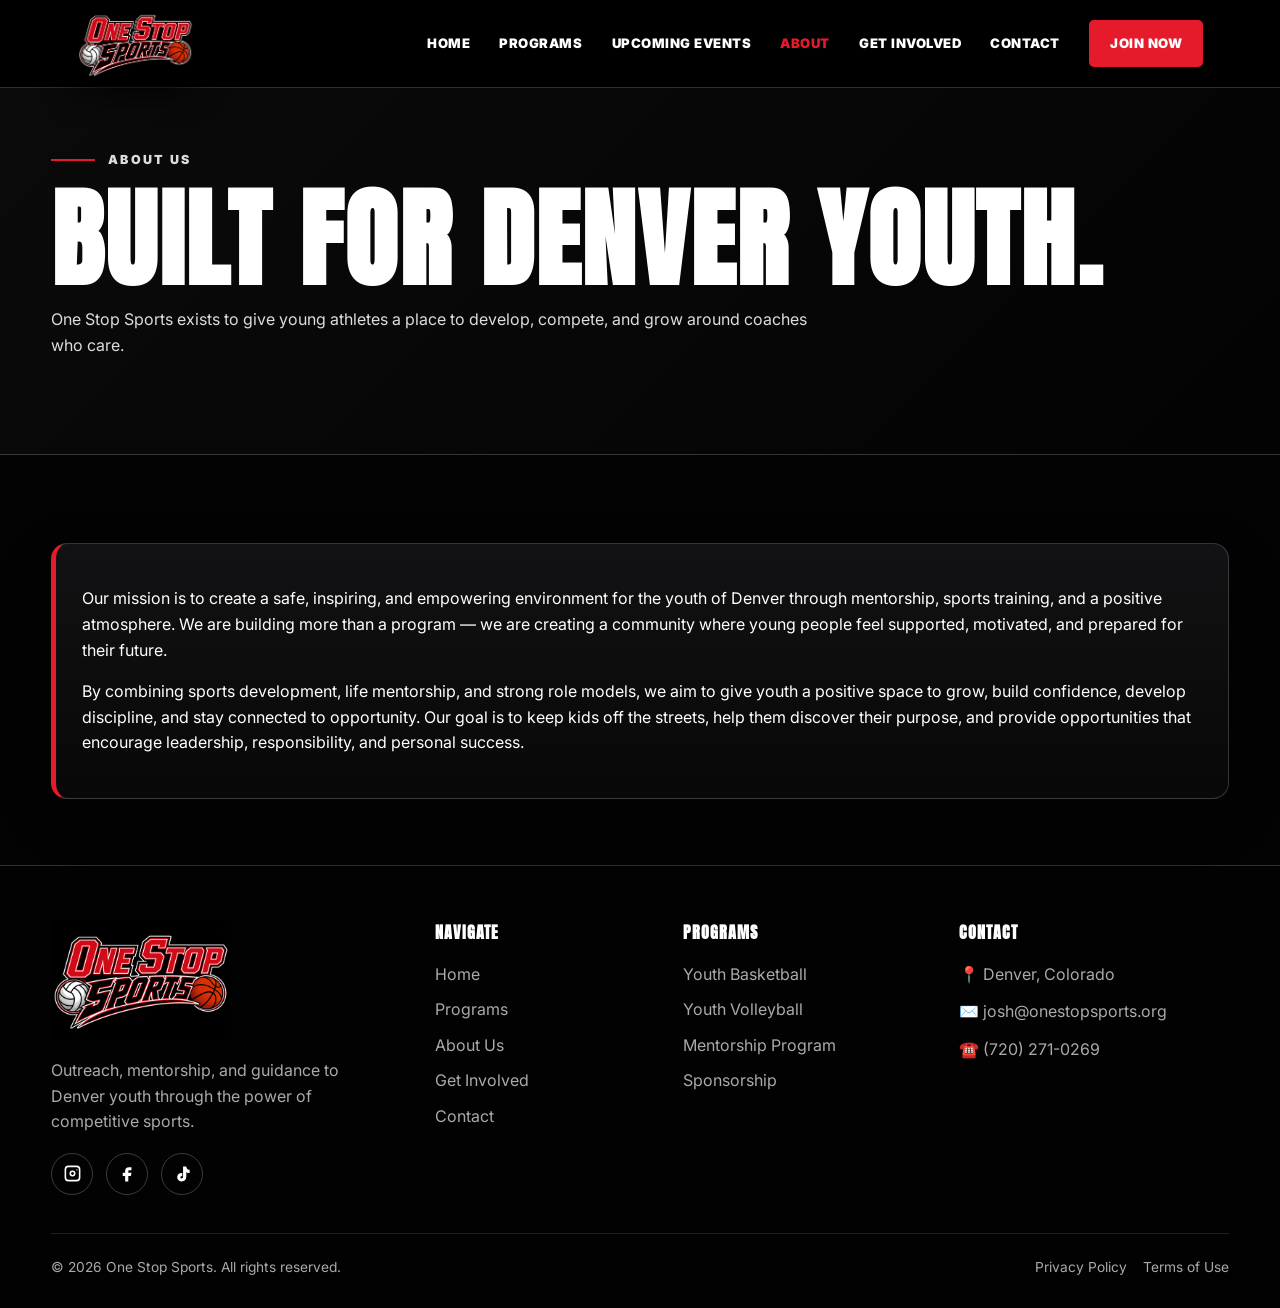
==== commit b395d1f7: "Add files via upload" ====
--- a/about.html
+++ b/about.html
@@ -10,7 +10,7 @@
 <header class="header">
   <a class="logo" href="index.html"><img src="./assets/logo.png" alt="One Stop Sports logo"></a>
   <button class="menu" aria-label="Open menu">☰</button>
-  <nav class="nav"><a class="" href="index.html">Home</a><a class="" href="programs.html">Programs</a><a class="active" href="about.html">About</a><a class="" href="get-involved.html">Get Involved</a><a class="" href="contact.html">Contact</a><a class="join" href="get-involved.html">Join Now</a></nav>
+  <nav class="nav"><a class="" href="index.html">Home</a><a class="" href="programs.html">Programs</a><a class="" href="upcoming-events.html">Upcoming Events</a><a class="active" href="about.html">About</a><a class="" href="get-involved.html">Get Involved</a><a class="" href="contact.html">Contact</a><a class="join" href="get-involved.html">Join Now</a></nav>
 </header>
 <main>
   <section class="page-hero">
--- a/css/styles.css
+++ b/css/styles.css
@@ -126,3 +126,153 @@
   .section{padding:56px 0}
   .footer-logo{width:165px}
 }
+
+
+/* Upcoming Events */
+.events-page{
+  background:#060606;
+}
+.events-hero{
+  padding:150px 0 74px;
+  background:
+    linear-gradient(135deg,rgba(0,0,0,.80),rgba(0,0,0,.42)),
+    url('../assets/texture.jpg') center/cover;
+  border-bottom:1px solid var(--line);
+}
+.events-hero p{
+  max-width:720px;
+  color:#d6d6d6;
+}
+.events-section{
+  position:relative;
+  padding:66px 0;
+  background:#0a0a0b;
+}
+.events-section:before{
+  content:"";
+  position:absolute;
+  inset:0;
+  background:url('../assets/texture.jpg') center/cover;
+  opacity:.22;
+  pointer-events:none;
+}
+.events-section .container{
+  position:relative;
+  z-index:1;
+}
+.featured-event{
+  display:grid;
+  grid-template-columns:.9fr 1.1fr;
+  gap:34px;
+  align-items:stretch;
+  border:1px solid var(--line);
+  border-radius:18px;
+  overflow:hidden;
+  background:linear-gradient(180deg,#121214,#080808);
+  box-shadow:0 24px 70px rgba(0,0,0,.38);
+}
+.event-flyer{
+  background:#050505;
+  min-height:520px;
+  display:flex;
+  align-items:center;
+  justify-content:center;
+  padding:18px;
+  border-right:1px solid var(--line);
+}
+.event-flyer img{
+  width:100%;
+  height:100%;
+  max-height:620px;
+  object-fit:contain;
+  border-radius:10px;
+}
+.event-details{
+  padding:40px;
+  display:flex;
+  flex-direction:column;
+  justify-content:center;
+}
+.event-kicker{
+  color:var(--red);
+  text-transform:uppercase;
+  font-weight:900;
+  letter-spacing:.16em;
+  font-size:.78rem;
+  margin-bottom:12px;
+}
+.event-details h2{
+  font-size:clamp(2.4rem,4.6vw,4.3rem);
+  margin-bottom:20px;
+}
+.event-meta{
+  display:grid;
+  grid-template-columns:1fr 1fr;
+  gap:14px 22px;
+  margin:8px 0 28px;
+}
+.event-meta div{
+  border:1px solid var(--line);
+  border-radius:10px;
+  padding:14px 16px;
+  background:rgba(255,255,255,.025);
+}
+.event-meta strong{
+  display:block;
+  color:#fff;
+  margin-bottom:3px;
+}
+.event-meta span{
+  color:#cfcfcf;
+  font-size:.94rem;
+}
+.events-list{
+  margin-top:38px;
+}
+.events-list h3{
+  margin-bottom:18px;
+}
+.event-card-grid{
+  display:grid;
+  grid-template-columns:repeat(3,1fr);
+  gap:18px;
+}
+.event-card{
+  border:1px solid var(--line);
+  border-radius:15px;
+  padding:24px;
+  background:linear-gradient(180deg,#121214,#080808);
+}
+.event-card h4{
+  margin:0 0 10px;
+  font-family:Anton,Impact,sans-serif;
+  text-transform:uppercase;
+  font-size:1.55rem;
+}
+.event-card p{
+  color:#cfcfcf;
+  margin:0;
+}
+.event-card.placeholder{
+  border-style:dashed;
+  text-align:center;
+  display:flex;
+  align-items:center;
+  justify-content:center;
+  min-height:170px;
+}
+.event-card.placeholder p{
+  max-width:260px;
+}
+.events-note{
+  margin-top:24px;
+  color:#aaa;
+  font-size:.9rem;
+}
+@media(max-width:950px){
+  .featured-event{grid-template-columns:1fr}
+  .event-flyer{border-right:0;border-bottom:1px solid var(--line);min-height:0}
+  .event-details{padding:28px}
+  .event-meta{grid-template-columns:1fr}
+  .event-card-grid{grid-template-columns:1fr}
+}
